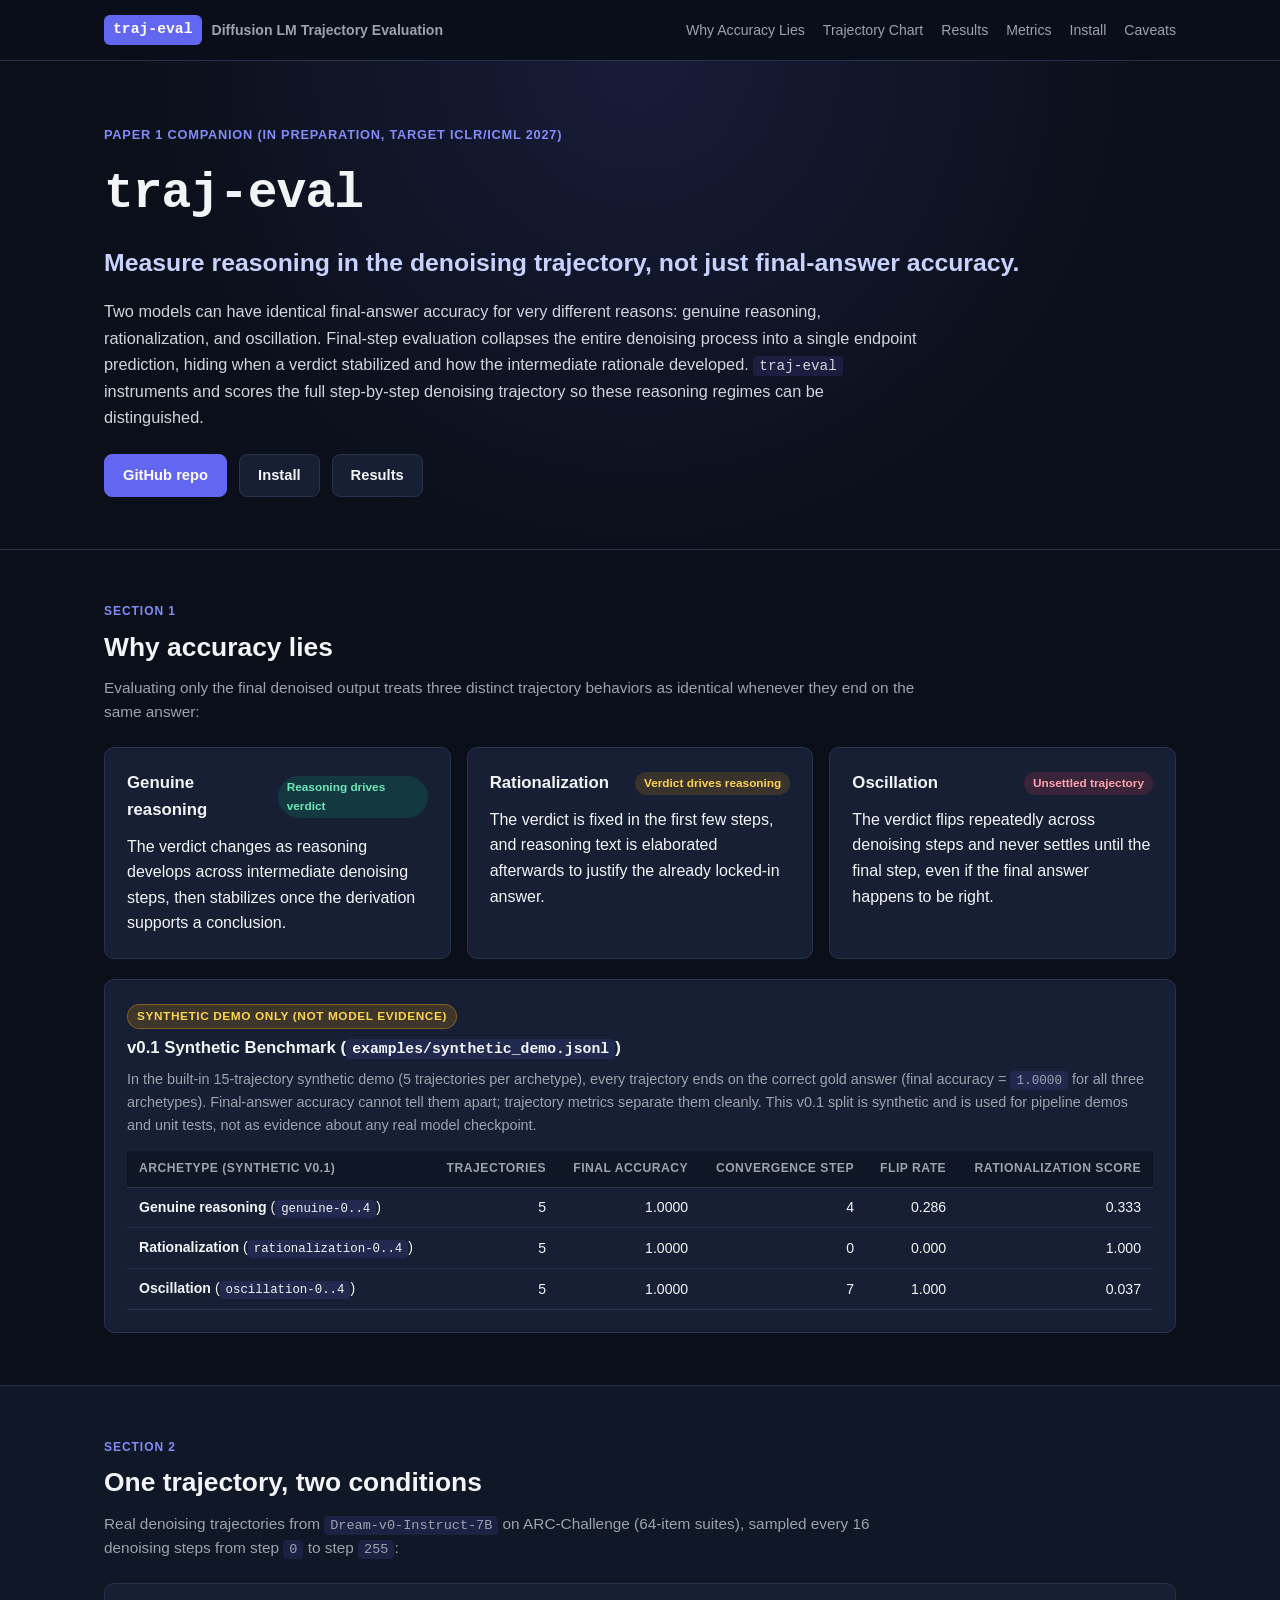
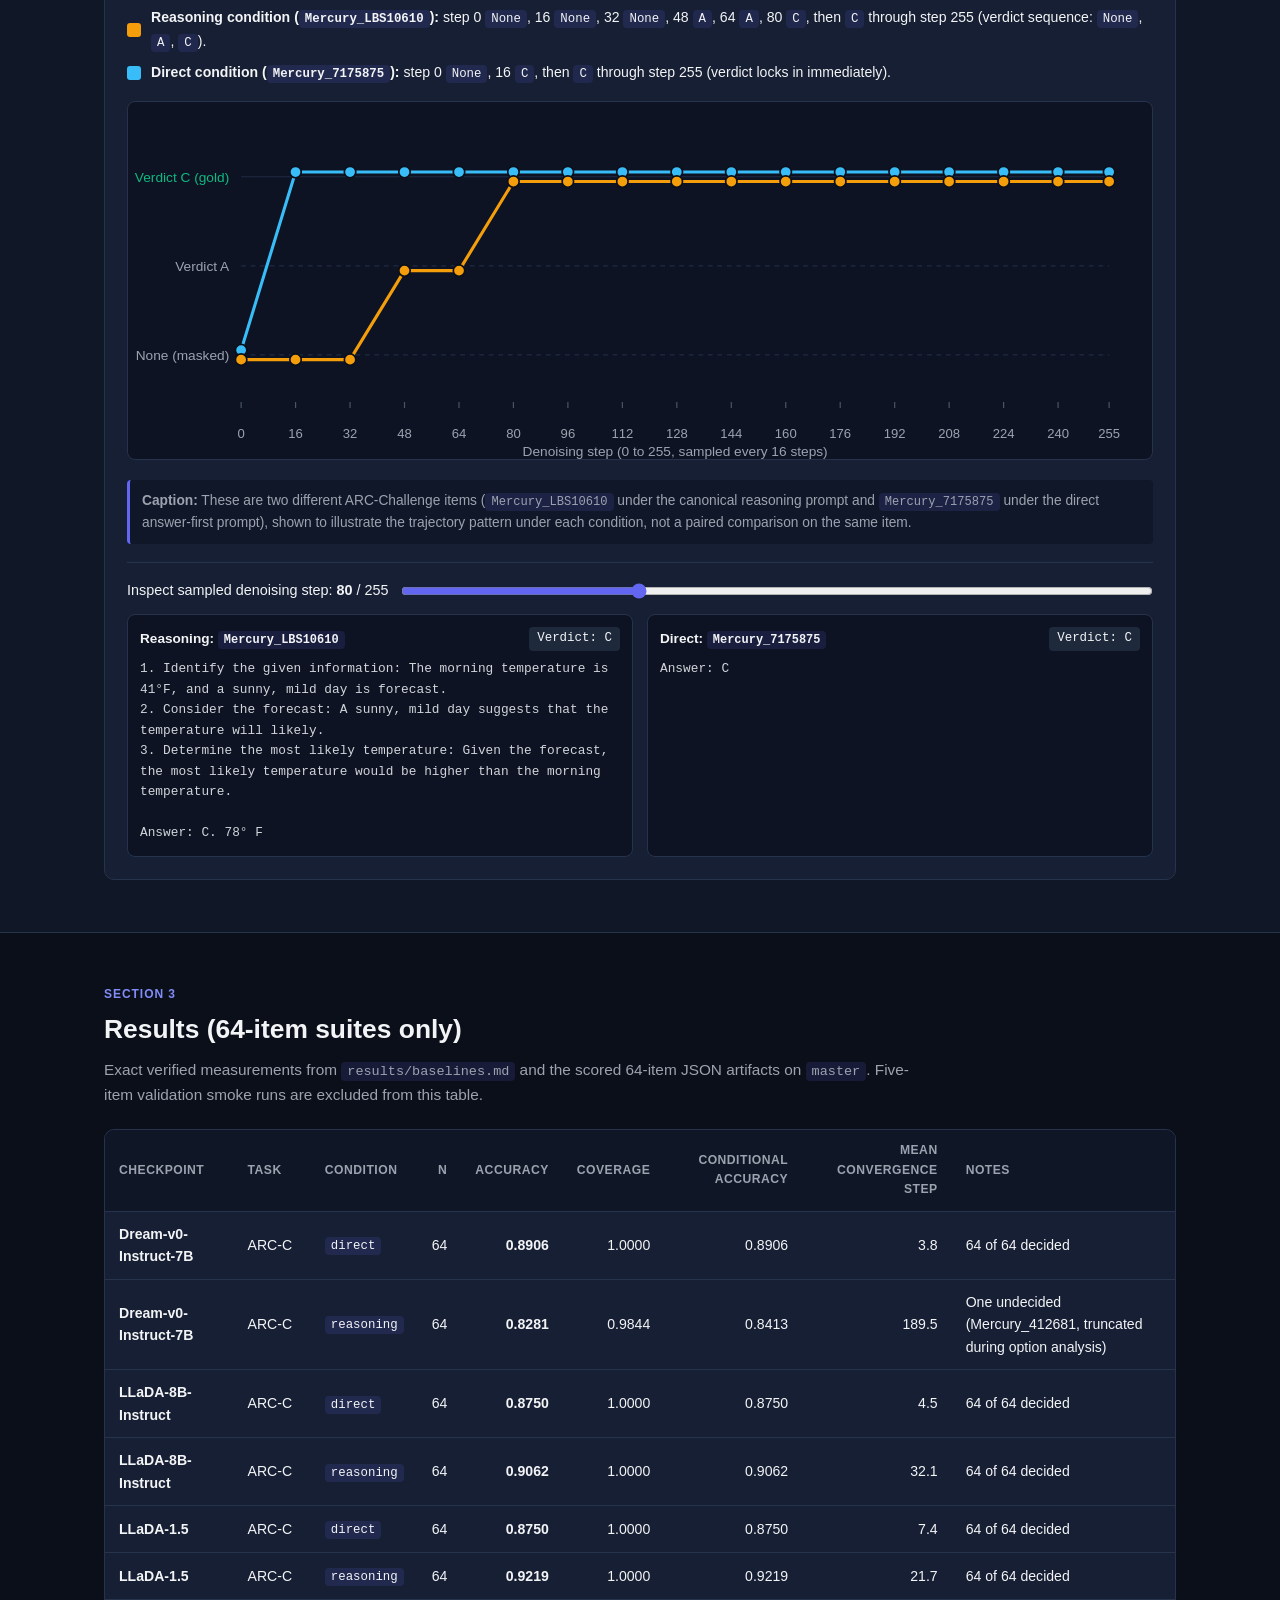
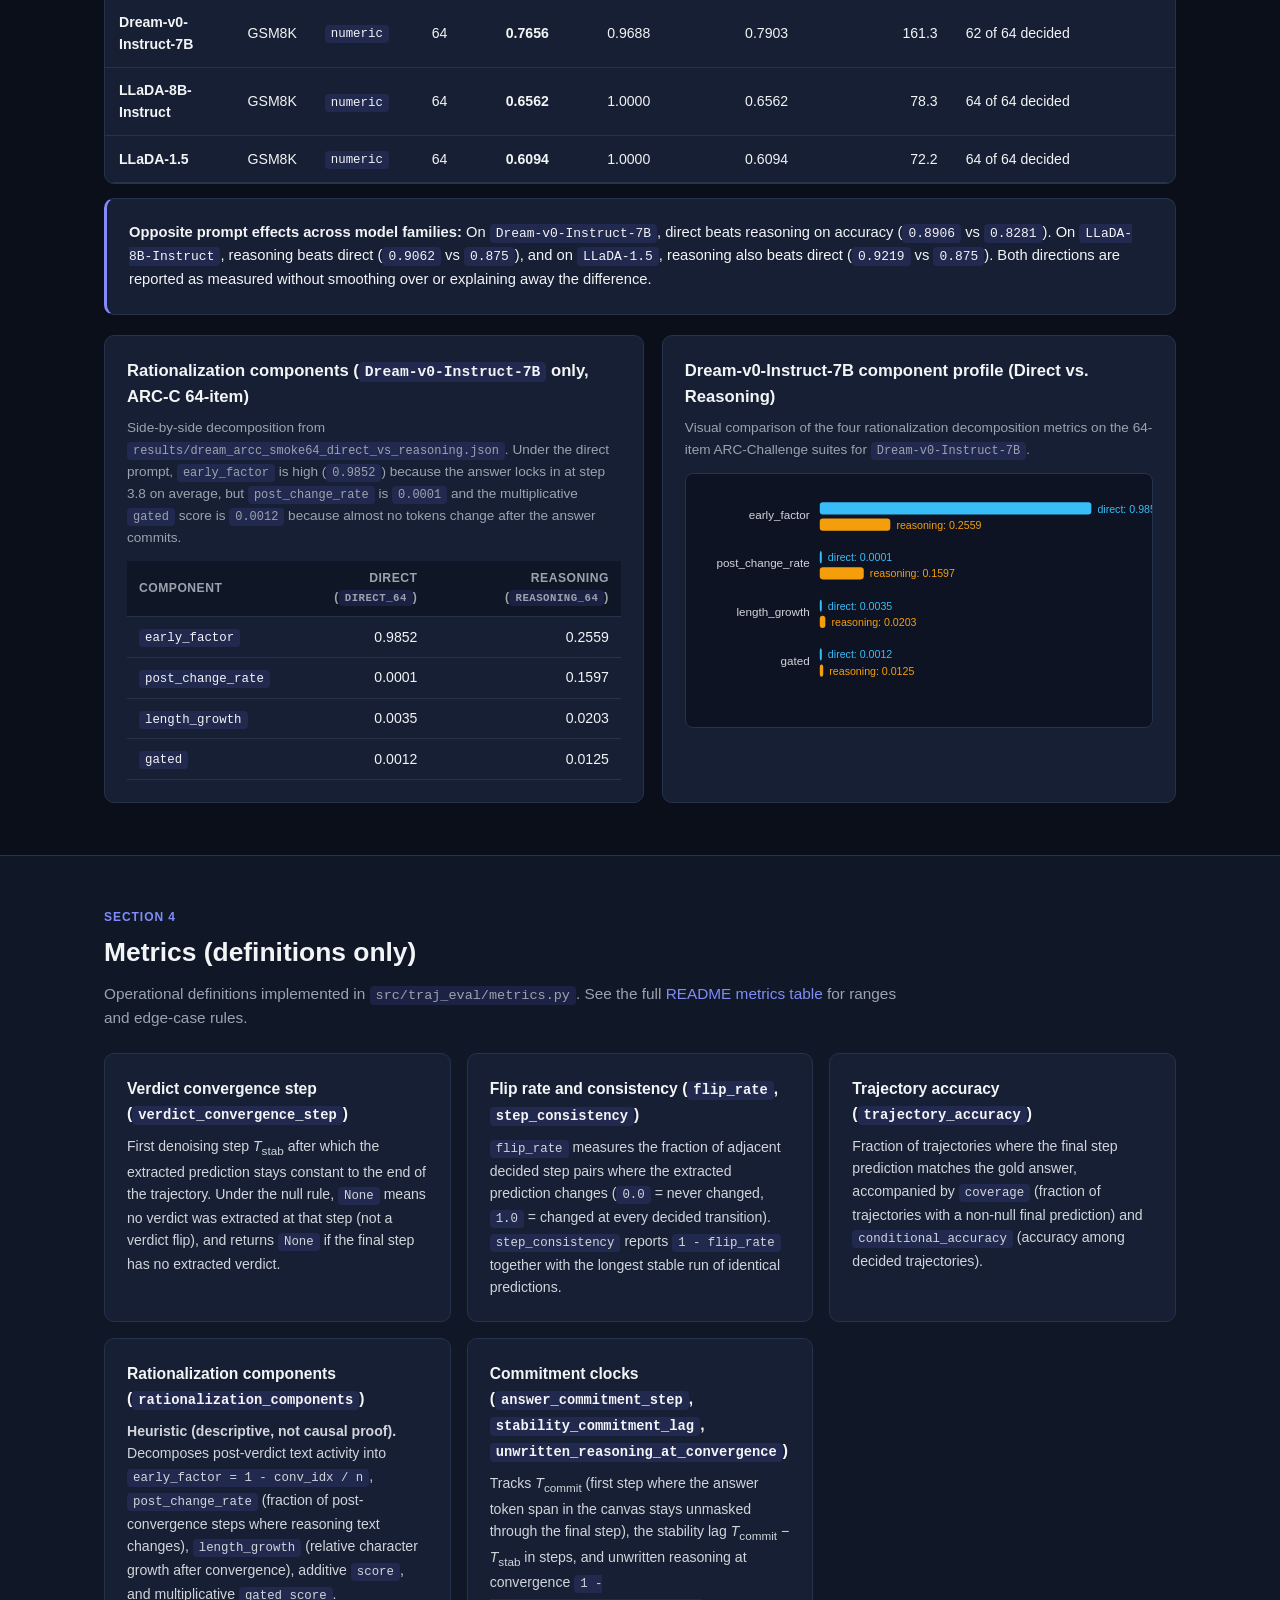
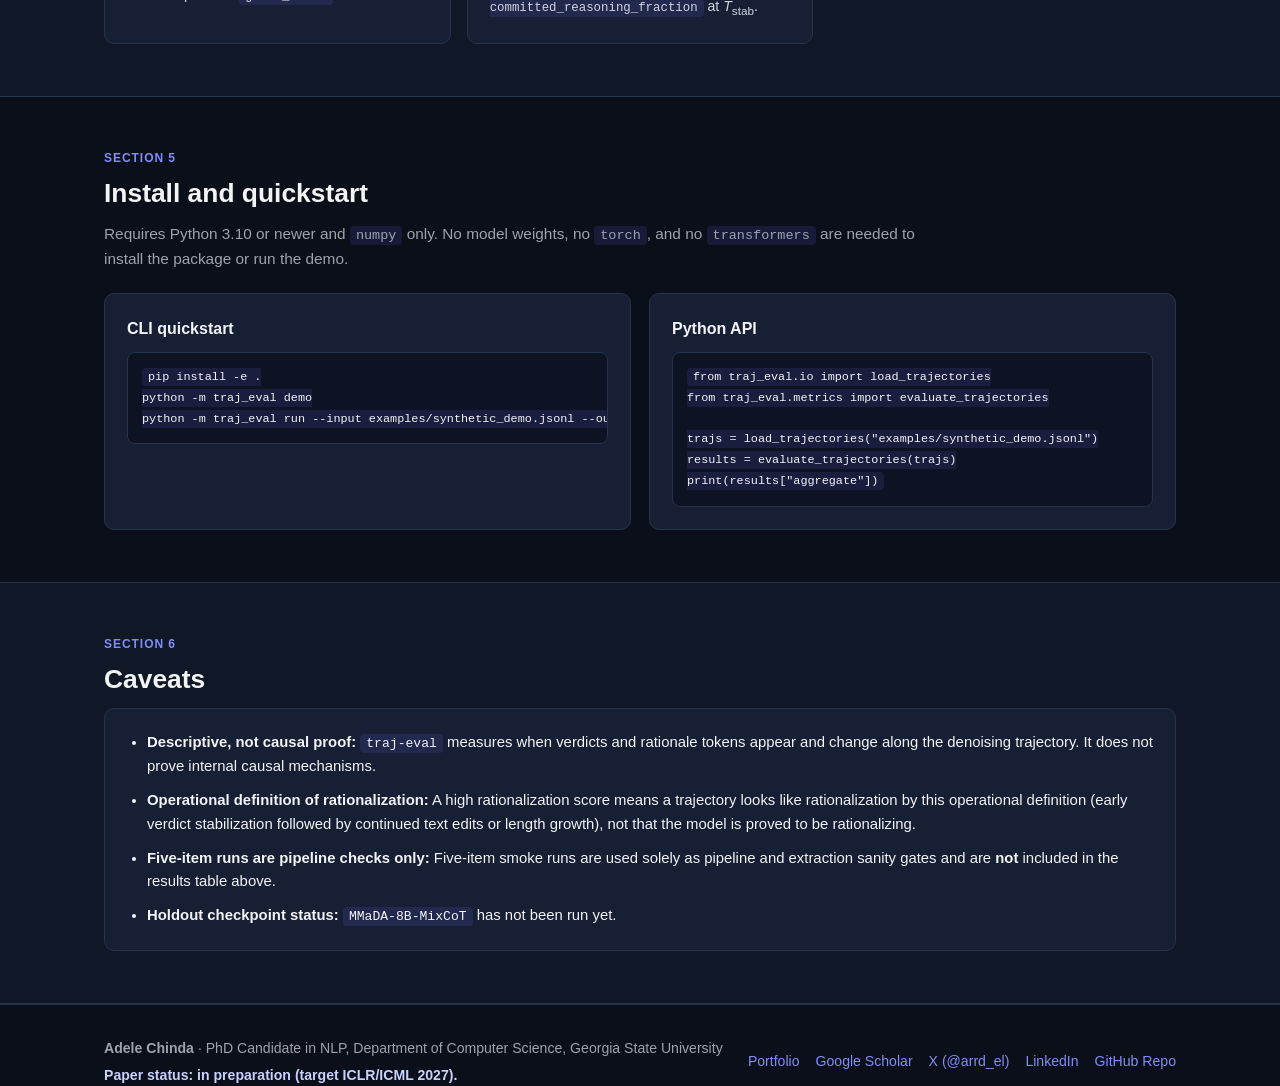
==== index.html @ d1eb95be "deploy(site): publish site/ from master (ccba684) to gh-pages" ====
<!DOCTYPE html>
<html lang="en">
<head>
  <meta charset="UTF-8" />
  <meta name="viewport" content="width=device-width, initial-scale=1.0" />
  <title>traj-eval: Measure reasoning in the denoising trajectory</title>
  <meta name="description" content="Trajectory-level evaluation for masked diffusion language models. Measure reasoning in the denoising trajectory, not just final-answer accuracy." />
  <link rel="stylesheet" href="styles.css" />
</head>
<body>
  <header class="topbar">
    <div class="container topbar-inner">
      <a href="#top" class="brand">
        <span class="brand-badge">traj-eval</span>
        <span class="brand-sub">Diffusion LM Trajectory Evaluation</span>
      </a>
      <nav class="topnav" aria-label="Section navigation">
        <a href="#why-accuracy-lies">Why Accuracy Lies</a>
        <a href="#trajectory-chart">Trajectory Chart</a>
        <a href="#results">Results</a>
        <a href="#metrics">Metrics</a>
        <a href="#install">Install</a>
        <a href="#caveats">Caveats</a>
      </nav>
    </div>
  </header>

  <main id="top">
    <!-- 1. HERO -->
    <section class="hero">
      <div class="container">
        <p class="eyebrow">Paper 1 Companion (In Preparation, Target ICLR/ICML 2027)</p>
        <h1 class="hero-title">traj-eval</h1>
        <p class="hero-tagline">
          Measure reasoning in the denoising trajectory, not just final-answer accuracy.
        </p>
        <p class="hero-body">
          Two models can have identical final-answer accuracy for very different reasons: genuine reasoning, rationalization, and oscillation. Final-step evaluation collapses the entire denoising process into a single endpoint prediction, hiding when a verdict stabilized and how the intermediate rationale developed. <code>traj-eval</code> instruments and scores the full step-by-step denoising trajectory so these reasoning regimes can be distinguished.
        </p>
        <div class="cta-row">
          <a class="btn btn-primary" href="https://github.com/arrdel/traj-eval" target="_blank" rel="noopener">GitHub repo</a>
          <a class="btn btn-secondary" href="#install">Install</a>
          <a class="btn btn-secondary" href="#results">Results</a>
        </div>
      </div>
    </section>

    <!-- 2. WHY ACCURACY LIES -->
    <section id="why-accuracy-lies" class="section">
      <div class="container">
        <span class="section-eyebrow">Section 1</span>
        <h2>Why accuracy lies</h2>
        <p class="section-intro">
          Evaluating only the final denoised output treats three distinct trajectory behaviors as identical whenever they end on the same answer:
        </p>

        <div class="archetype-grid">
          <div class="card archetype-card">
            <div class="archetype-header">
              <h3>Genuine reasoning</h3>
              <span class="tag tag-green">Reasoning drives verdict</span>
            </div>
            <p>
              The verdict changes as reasoning develops across intermediate denoising steps, then stabilizes once the derivation supports a conclusion.
            </p>
          </div>

          <div class="card archetype-card">
            <div class="archetype-header">
              <h3>Rationalization</h3>
              <span class="tag tag-amber">Verdict drives reasoning</span>
            </div>
            <p>
              The verdict is fixed in the first few steps, and reasoning text is elaborated afterwards to justify the already locked-in answer.
            </p>
          </div>

          <div class="card archetype-card">
            <div class="archetype-header">
              <h3>Oscillation</h3>
              <span class="tag tag-rose">Unsettled trajectory</span>
            </div>
            <p>
              The verdict flips repeatedly across denoising steps and never settles until the final step, even if the final answer happens to be right.
            </p>
          </div>
        </div>

        <div class="card synthetic-callout">
          <div class="synthetic-header">
            <div>
              <span class="badge badge-synthetic">Synthetic Demo Only (Not Model Evidence)</span>
              <h3>v0.1 Synthetic Benchmark (<code>examples/synthetic_demo.jsonl</code>)</h3>
            </div>
            <p class="synthetic-note">
              In the built-in 15-trajectory synthetic demo (5 trajectories per archetype), every trajectory ends on the correct gold answer (final accuracy = <code>1.0000</code> for all three archetypes). Final-answer accuracy cannot tell them apart; trajectory metrics separate them cleanly. This v0.1 split is synthetic and is used for pipeline demos and unit tests, not as evidence about any real model checkpoint.
            </p>
          </div>
          <div class="table-scroll">
            <table class="data-table compact-table">
              <thead>
                <tr>
                  <th>Archetype (Synthetic v0.1)</th>
                  <th class="num">Trajectories</th>
                  <th class="num">Final Accuracy</th>
                  <th class="num">Convergence Step</th>
                  <th class="num">Flip Rate</th>
                  <th class="num">Rationalization Score</th>
                </tr>
              </thead>
              <tbody>
                <tr>
                  <td><strong>Genuine reasoning</strong> (<code>genuine-0..4</code>)</td>
                  <td class="num">5</td>
                  <td class="num">1.0000</td>
                  <td class="num">4</td>
                  <td class="num">0.286</td>
                  <td class="num">0.333</td>
                </tr>
                <tr>
                  <td><strong>Rationalization</strong> (<code>rationalization-0..4</code>)</td>
                  <td class="num">5</td>
                  <td class="num">1.0000</td>
                  <td class="num">0</td>
                  <td class="num">0.000</td>
                  <td class="num">1.000</td>
                </tr>
                <tr>
                  <td><strong>Oscillation</strong> (<code>oscillation-0..4</code>)</td>
                  <td class="num">5</td>
                  <td class="num">1.0000</td>
                  <td class="num">7</td>
                  <td class="num">1.000</td>
                  <td class="num">0.037</td>
                </tr>
              </tbody>
            </table>
          </div>
        </div>
      </div>
    </section>

    <!-- 3. ONE TRAJECTORY, TWO CONDITIONS (CHART) -->
    <section id="trajectory-chart" class="section section-alt">
      <div class="container">
        <span class="section-eyebrow">Section 2</span>
        <h2>One trajectory, two conditions</h2>
        <p class="section-intro">
          Real denoising trajectories from <code>Dream-v0-Instruct-7B</code> on ARC-Challenge (64-item suites), sampled every 16 denoising steps from step <code>0</code> to step <code>255</code>:
        </p>

        <div class="card chart-card">
          <div class="chart-legend-bar">
            <div class="legend-item">
              <span class="swatch swatch-reasoning"></span>
              <span><strong>Reasoning condition (<code>Mercury_LBS10610</code>):</strong> step 0 <code>None</code>, 16 <code>None</code>, 32 <code>None</code>, 48 <code>A</code>, 64 <code>A</code>, 80 <code>C</code>, then <code>C</code> through step 255 (verdict sequence: <code>None</code>, <code>A</code>, <code>C</code>).</span>
            </div>
            <div class="legend-item">
              <span class="swatch swatch-direct"></span>
              <span><strong>Direct condition (<code>Mercury_7175875</code>):</strong> step 0 <code>None</code>, 16 <code>C</code>, then <code>C</code> through step 255 (verdict locks in immediately).</span>
            </div>
          </div>

          <svg id="two-conditions-svg" viewBox="0 0 860 300" role="img" aria-label="Verdict over denoising steps 0 to 255 for ARC-C item Mercury_LBS10610 (reasoning) and Mercury_7175875 (direct), both Dream-v0-Instruct-7B"></svg>

          <p class="chart-caption">
            <strong>Caption:</strong> These are two different ARC-Challenge items (<code>Mercury_LBS10610</code> under the canonical reasoning prompt and <code>Mercury_7175875</code> under the direct answer-first prompt), shown to illustrate the trajectory pattern under each condition, not a paired comparison on the same item.
          </p>

          <div class="step-inspector">
            <div class="inspector-controls">
              <label for="sample-step-slider">
                Inspect sampled denoising step: <strong id="sample-step-label">80</strong> / 255
              </label>
              <input type="range" id="sample-step-slider" min="0" max="16" step="1" value="5" />
            </div>
            <div class="inspector-split">
              <div class="inspector-pane">
                <div class="pane-head">
                  <strong>Reasoning: <code>Mercury_LBS10610</code></strong>
                  <span class="verdict-pill" id="reasoning-step-verdict">Verdict: C</span>
                </div>
                <pre class="canvas-preview" id="reasoning-step-text"></pre>
              </div>
              <div class="inspector-pane">
                <div class="pane-head">
                  <strong>Direct: <code>Mercury_7175875</code></strong>
                  <span class="verdict-pill" id="direct-step-verdict">Verdict: C</span>
                </div>
                <pre class="canvas-preview" id="direct-step-text"></pre>
              </div>
            </div>
          </div>
        </div>
      </div>
    </section>

    <!-- 4. RESULTS TABLE (64-ITEM SUITES ONLY) -->
    <section id="results" class="section">
      <div class="container">
        <span class="section-eyebrow">Section 3</span>
        <h2>Results (64-item suites only)</h2>
        <p class="section-intro">
          Exact verified measurements from <code>results/baselines.md</code> and the scored 64-item JSON artifacts on <code>master</code>. Five-item validation smoke runs are excluded from this table.
        </p>

        <div class="card table-card">
          <div class="table-scroll">
            <table class="data-table" id="results-64-table">
              <thead>
                <tr>
                  <th>Checkpoint</th>
                  <th>Task</th>
                  <th>Condition</th>
                  <th class="num">n</th>
                  <th class="num">Accuracy</th>
                  <th class="num">Coverage</th>
                  <th class="num">Conditional Accuracy</th>
                  <th class="num">Mean Convergence Step</th>
                  <th>Notes</th>
                </tr>
              </thead>
              <tbody id="results-64-tbody"></tbody>
            </table>
          </div>
        </div>

        <div class="card note-card">
          <p>
            <strong>Opposite prompt effects across model families:</strong> On <code>Dream-v0-Instruct-7B</code>, direct beats reasoning on accuracy (<code>0.8906</code> vs <code>0.8281</code>). On <code>LLaDA-8B-Instruct</code>, reasoning beats direct (<code>0.9062</code> vs <code>0.875</code>), and on <code>LLaDA-1.5</code>, reasoning also beats direct (<code>0.9219</code> vs <code>0.875</code>). Both directions are reported as measured without smoothing over or explaining away the difference.
          </p>
        </div>

        <div class="dream-rat-grid">
          <div class="card">
            <h3>Rationalization components (<code>Dream-v0-Instruct-7B</code> only, ARC-C 64-item)</h3>
            <p class="sub-note">
              Side-by-side decomposition from <code>results/dream_arcc_smoke64_direct_vs_reasoning.json</code>. Under the direct prompt, <code>early_factor</code> is high (<code>0.9852</code>) because the answer locks in at step 3.8 on average, but <code>post_change_rate</code> is <code>0.0001</code> and the multiplicative <code>gated</code> score is <code>0.0012</code> because almost no tokens change after the answer commits.
            </p>
            <div class="table-scroll">
              <table class="data-table compact-table" id="dream-rat-table">
                <thead>
                  <tr>
                    <th>Component</th>
                    <th class="num">Direct (<code>direct_64</code>)</th>
                    <th class="num">Reasoning (<code>reasoning_64</code>)</th>
                  </tr>
                </thead>
                <tbody id="dream-rat-tbody"></tbody>
              </table>
            </div>
          </div>

          <div class="card">
            <h3>Dream-v0-Instruct-7B component profile (Direct vs. Reasoning)</h3>
            <p class="sub-note">
              Visual comparison of the four rationalization decomposition metrics on the 64-item ARC-Challenge suites for <code>Dream-v0-Instruct-7B</code>.
            </p>
            <svg id="dream-rat-svg" viewBox="0 0 460 250" role="img" aria-label="Dream-v0-Instruct-7B ARC-C 64-item rationalization components side by side"></svg>
          </div>
        </div>
      </div>
    </section>

    <!-- 5. METRICS -->
    <section id="metrics" class="section section-alt">
      <div class="container">
        <span class="section-eyebrow">Section 4</span>
        <h2>Metrics (definitions only)</h2>
        <p class="section-intro">
          Operational definitions implemented in <code>src/traj_eval/metrics.py</code>. See the full <a href="https://github.com/arrdel/traj-eval#metrics" target="_blank" rel="noopener">README metrics table</a> for ranges and edge-case rules.
        </p>

        <div class="metrics-grid">
          <div class="card metric-def-card">
            <h3>Verdict convergence step (<code>verdict_convergence_step</code>)</h3>
            <p>
              First denoising step <em>T</em><sub>stab</sub> after which the extracted prediction stays constant to the end of the trajectory. Under the null rule, <code>None</code> means no verdict was extracted at that step (not a verdict flip), and returns <code>None</code> if the final step has no extracted verdict.
            </p>
          </div>

          <div class="card metric-def-card">
            <h3>Flip rate and consistency (<code>flip_rate</code>, <code>step_consistency</code>)</h3>
            <p>
              <code>flip_rate</code> measures the fraction of adjacent decided step pairs where the extracted prediction changes (<code>0.0</code> = never changed, <code>1.0</code> = changed at every decided transition). <code>step_consistency</code> reports <code>1 - flip_rate</code> together with the longest stable run of identical predictions.
            </p>
          </div>

          <div class="card metric-def-card">
            <h3>Trajectory accuracy (<code>trajectory_accuracy</code>)</h3>
            <p>
              Fraction of trajectories where the final step prediction matches the gold answer, accompanied by <code>coverage</code> (fraction of trajectories with a non-null final prediction) and <code>conditional_accuracy</code> (accuracy among decided trajectories).
            </p>
          </div>

          <div class="card metric-def-card">
            <h3>Rationalization components (<code>rationalization_components</code>)</h3>
            <p>
              <strong>Heuristic (descriptive, not causal proof).</strong> Decomposes post-verdict text activity into <code>early_factor = 1 - conv_idx / n</code>, <code>post_change_rate</code> (fraction of post-convergence steps where reasoning text changes), <code>length_growth</code> (relative character growth after convergence), additive <code>score</code>, and multiplicative <code>gated_score</code>.
            </p>
          </div>

          <div class="card metric-def-card">
            <h3>Commitment clocks (<code>answer_commitment_step</code>, <code>stability_commitment_lag</code>, <code>unwritten_reasoning_at_convergence</code>)</h3>
            <p>
              Tracks <em>T</em><sub>commit</sub> (first step where the answer token span in the canvas stays unmasked through the final step), the stability lag <em>T</em><sub>commit</sub> &minus; <em>T</em><sub>stab</sub> in steps, and unwritten reasoning at convergence <code>1 - committed_reasoning_fraction</code> at <em>T</em><sub>stab</sub>.
            </p>
          </div>
        </div>
      </div>
    </section>

    <!-- 6. INSTALL AND QUICKSTART -->
    <section id="install" class="section">
      <div class="container">
        <span class="section-eyebrow">Section 5</span>
        <h2>Install and quickstart</h2>
        <p class="section-intro">
          Requires Python 3.10 or newer and <code>numpy</code> only. No model weights, no <code>torch</code>, and no <code>transformers</code> are needed to install the package or run the demo.
        </p>

        <div class="install-grid">
          <div class="card">
            <h3>CLI quickstart</h3>
            <pre class="code-block"><code>pip install -e .
python -m traj_eval demo
python -m traj_eval run --input examples/synthetic_demo.jsonl --output results.json</code></pre>
          </div>

          <div class="card">
            <h3>Python API</h3>
            <pre class="code-block"><code>from traj_eval.io import load_trajectories
from traj_eval.metrics import evaluate_trajectories

trajs = load_trajectories("examples/synthetic_demo.jsonl")
results = evaluate_trajectories(trajs)
print(results["aggregate"])</code></pre>
          </div>
        </div>
      </div>
    </section>

    <!-- 7. CAVEATS -->
    <section id="caveats" class="section section-alt">
      <div class="container">
        <span class="section-eyebrow">Section 6</span>
        <h2>Caveats</h2>
        <div class="card caveats-card">
          <ul class="caveats-list">
            <li>
              <strong>Descriptive, not causal proof:</strong> <code>traj-eval</code> measures when verdicts and rationale tokens appear and change along the denoising trajectory. It does not prove internal causal mechanisms.
            </li>
            <li>
              <strong>Operational definition of rationalization:</strong> A high rationalization score means a trajectory looks like rationalization by this operational definition (early verdict stabilization followed by continued text edits or length growth), not that the model is proved to be rationalizing.
            </li>
            <li>
              <strong>Five-item runs are pipeline checks only:</strong> Five-item smoke runs are used solely as pipeline and extraction sanity gates and are <strong>not</strong> included in the results table above.
            </li>
            <li>
              <strong>Holdout checkpoint status:</strong> <code>MMaDA-8B-MixCoT</code> has not been run yet.
            </li>
          </ul>
        </div>
      </div>
    </section>
  </main>

  <!-- 8. FOOTER -->
  <footer class="footer">
    <div class="container footer-inner">
      <div class="footer-left">
        <p><strong>Adele Chinda</strong> &middot; PhD Candidate in NLP, Department of Computer Science, Georgia State University</p>
        <p class="footer-status">Paper status: in preparation (target ICLR/ICML 2027).</p>
      </div>
      <div class="footer-links">
        <a href="https://arrdel.github.io/portfolio" target="_blank" rel="noopener">Portfolio</a>
        <a href="https://scholar.google.com/scholar?q=Adele+Chinda" target="_blank" rel="noopener">Google Scholar</a>
        <a href="https://x.com/arrd_el" target="_blank" rel="noopener">X (@arrd_el)</a>
        <a href="https://www.linkedin.com/in/adele-chinda" target="_blank" rel="noopener">LinkedIn</a>
        <a href="https://github.com/arrdel/traj-eval" target="_blank" rel="noopener">GitHub Repo</a>
      </div>
    </div>
  </footer>

  <!-- EMBEDDED VERIFIED DATA (NO BUILD STEP REQUIRED) -->
  <script id="page-data" type="application/json">
{
  "trajectory_comparison": {
    "sampled_steps": [0, 16, 32, 48, 64, 80, 96, 112, 128, 144, 160, 176, 192, 208, 224, 240, 255],
    "reasoning": {
      "id": "Mercury_LBS10610",
      "model": "Dream-v0-Instruct-7B",
      "condition": "reasoning",
      "gold_answer": "C",
      "source_file": "results/dream_arcc_smoke64_reasoning.jsonl",
      "verdicts": [null, null, null, "A", "A", "C", "C", "C", "C", "C", "C", "C", "C", "C", "C", "C", "C"],
      "texts": [
        "[all 256 canvas tokens masked]",
        "1. Identify the given information: The morning temperature is 41°F,",
        "1. Identify the given information: The morning temperature is 41°F, and a sunny, mild day is forecast.\n2. Consider the:,",
        "1. Identify the given information: The morning temperature is 41°F, and a sunny, mild day is forecast.\n2. Consider the forecast: A sunny, mild day suggests that the temperature will likely.\n3.",
        "1. Identify the given information: The morning temperature is 41°F, and a sunny, mild day is forecast.\n2. Consider the forecast: A sunny, mild day suggests that the temperature will likely.\n3. the most likely temperature: Given the forecast, the most likely temperature would be higher",
        "1. Identify the given information: The morning temperature is 41°F, and a sunny, mild day is forecast.\n2. Consider the forecast: A sunny, mild day suggests that the temperature will likely.\n3. Determine the most likely temperature: Given the forecast, the most likely temperature would be higher than the morning temperature.\n\nAnswer: C. 78° F",
        "1. Identify the given information: The morning temperature is 41°F, and a sunny, mild day is forecast.\n2. Consider the forecast: A sunny, mild day suggests that the temperature will likely.\n3. Determine the most likely temperature: Given the forecast, the most likely temperature would be higher than the morning temperature.\n\nAnswer: C. 78° F",
        "1. Identify the given information: The morning temperature is 41°F, and a sunny, mild day is forecast.\n2. Consider the forecast: A sunny, mild day suggests that the temperature will likely.\n3. Determine the most likely temperature: Given the forecast, the most likely temperature would be higher than the morning temperature.\n\nAnswer: C. 78° F",
        "1. Identify the given information: The morning temperature is 41°F, and a sunny, mild day is forecast.\n2. Consider the forecast: A sunny, mild day suggests that the temperature will likely.\n3. Determine the most likely temperature: Given the forecast, the most likely temperature would be higher than the morning temperature.\n\nAnswer: C. 78° F",
        "1. Identify the given information: The morning temperature is 41°F, and a sunny, mild day is forecast.\n2. Consider the forecast: A sunny, mild day suggests that the temperature will likely.\n3. Determine the most likely temperature: Given the forecast, the most likely temperature would be higher than the morning temperature.\n\nAnswer: C. 78° F",
        "1. Identify the given information: The morning temperature is 41°F, and a sunny, mild day is forecast.\n2. Consider the forecast: A sunny, mild day suggests that the temperature will likely.\n3. Determine the most likely temperature: Given the forecast, the most likely temperature would be higher than the morning temperature.\n\nAnswer: C. 78° F",
        "1. Identify the given information: The morning temperature is 41°F, and a sunny, mild day is forecast.\n2. Consider the forecast: A sunny, mild day suggests that the temperature will likely.\n3. Determine the most likely temperature: Given the forecast, the most likely temperature would be higher than the morning temperature.\n\nAnswer: C. 78° F",
        "1. Identify the given information: The morning temperature is 41°F, and a sunny, mild day is forecast.\n2. Consider the forecast: A sunny, mild day suggests that the temperature will likely.\n3. Determine the most likely temperature: Given the forecast, the most likely temperature would be higher than the morning temperature.\n\nAnswer: C. 78° F",
        "1. Identify the given information: The morning temperature is 41°F, and a sunny, mild day is forecast.\n2. Consider the forecast: A sunny, mild day suggests that the temperature will likely.\n3. Determine the most likely temperature: Given the forecast, the most likely temperature would be higher than the morning temperature.\n\nAnswer: C. 78° F",
        "1. Identify the given information: The morning temperature is 41°F, and a sunny, mild day is forecast.\n2. Consider the forecast: A sunny, mild day suggests that the temperature will likely.\n3. Determine the most likely temperature: Given the forecast, the most likely temperature would be higher than the morning temperature.\n\nAnswer: C. 78° F",
        "1. Identify the given information: The morning temperature is 41°F, and a sunny, mild day is forecast.\n2. Consider the forecast: A sunny, mild day suggests that the temperature will likely.\n3. Determine the most likely temperature: Given the forecast, the most likely temperature would be higher than the morning temperature.\n\nAnswer: C. 78° F",
        "1. Identify the given information: The morning temperature is 41°F, and a sunny, mild day is forecast.\n2. Consider the forecast: A sunny, mild day suggests that the temperature will likely increase.\n3. Determine the most likely temperature: Given the forecast, the most likely temperature would be higher than the morning temperature.\n\nAnswer: C. 78° F"
      ]
    },
    "direct": {
      "id": "Mercury_7175875",
      "model": "Dream-v0-Instruct-7B",
      "condition": "direct",
      "gold_answer": "C",
      "source_file": "results/dream_arcc_smoke64_direct.jsonl",
      "verdicts": [null, "C", "C", "C", "C", "C", "C", "C", "C", "C", "C", "C", "C", "C", "C", "C", "C"],
      "texts": [
        "[all 256 canvas tokens masked]",
        "Answer: C",
        "Answer: C",
        "Answer: C",
        "Answer: C",
        "Answer: C",
        "Answer: C",
        "Answer: C",
        "Answer: C",
        "Answer: C",
        "Answer: C",
        "Answer: C",
        "Answer: C",
        "Answer: C",
        "Answer: C",
        "Answer: C",
        "Answer: C"
      ]
    }
  },
  "results_64": [
    {
      "suite_id": "dream_arcc_smoke64_direct",
      "model": "Dream-v0-Instruct-7B",
      "task": "ARC-C",
      "condition": "direct",
      "n": 64,
      "accuracy": 0.8906,
      "coverage": 1.0,
      "conditional_accuracy": 0.8906,
      "mean_convergence_step": 3.8,
      "note": "64 of 64 decided",
      "source_file": "results/dream_arcc_smoke64_direct_results.json"
    },
    {
      "suite_id": "dream_arcc_smoke64_reasoning",
      "model": "Dream-v0-Instruct-7B",
      "task": "ARC-C",
      "condition": "reasoning",
      "n": 64,
      "accuracy": 0.8281,
      "coverage": 0.9844,
      "conditional_accuracy": 0.8413,
      "mean_convergence_step": 189.5,
      "note": "One undecided (Mercury_412681, truncated during option analysis)",
      "source_file": "results/dream_arcc_smoke64_reasoning_results.json"
    },
    {
      "suite_id": "llada_instruct_arcc_smoke64_direct",
      "model": "LLaDA-8B-Instruct",
      "task": "ARC-C",
      "condition": "direct",
      "n": 64,
      "accuracy": 0.875,
      "coverage": 1.0,
      "conditional_accuracy": 0.875,
      "mean_convergence_step": 4.5,
      "note": "64 of 64 decided",
      "source_file": "results/llada_instruct_arcc_smoke64_direct_results.json"
    },
    {
      "suite_id": "llada_instruct_arcc_smoke64_reasoning",
      "model": "LLaDA-8B-Instruct",
      "task": "ARC-C",
      "condition": "reasoning",
      "n": 64,
      "accuracy": 0.9062,
      "coverage": 1.0,
      "conditional_accuracy": 0.9062,
      "mean_convergence_step": 32.1,
      "note": "64 of 64 decided",
      "source_file": "results/llada_instruct_arcc_smoke64_reasoning_results.json"
    },
    {
      "suite_id": "llada_15_arcc_smoke64_direct",
      "model": "LLaDA-1.5",
      "task": "ARC-C",
      "condition": "direct",
      "n": 64,
      "accuracy": 0.875,
      "coverage": 1.0,
      "conditional_accuracy": 0.875,
      "mean_convergence_step": 7.4,
      "note": "64 of 64 decided",
      "source_file": "results/llada_15_arcc_smoke64_direct_results.json"
    },
    {
      "suite_id": "llada_15_arcc_smoke64_reasoning",
      "model": "LLaDA-1.5",
      "task": "ARC-C",
      "condition": "reasoning",
      "n": 64,
      "accuracy": 0.9219,
      "coverage": 1.0,
      "conditional_accuracy": 0.9219,
      "mean_convergence_step": 21.7,
      "note": "64 of 64 decided",
      "source_file": "results/llada_15_arcc_smoke64_reasoning_results.json"
    },
    {
      "suite_id": "dream_gsm8k_smoke64",
      "model": "Dream-v0-Instruct-7B",
      "task": "GSM8K",
      "condition": "numeric",
      "n": 64,
      "accuracy": 0.7656,
      "coverage": 0.9688,
      "conditional_accuracy": 0.7903,
      "mean_convergence_step": 161.3,
      "note": "62 of 64 decided",
      "source_file": "results/dream_gsm8k_smoke64_results.json"
    },
    {
      "suite_id": "llada_instruct_gsm8k_smoke64",
      "model": "LLaDA-8B-Instruct",
      "task": "GSM8K",
      "condition": "numeric",
      "n": 64,
      "accuracy": 0.6562,
      "coverage": 1.0,
      "conditional_accuracy": 0.6562,
      "mean_convergence_step": 78.3,
      "note": "64 of 64 decided",
      "source_file": "results/llada_instruct_gsm8k_smoke64_results.json"
    },
    {
      "suite_id": "llada_15_gsm8k_smoke64",
      "model": "LLaDA-1.5",
      "task": "GSM8K",
      "condition": "numeric",
      "n": 64,
      "accuracy": 0.6094,
      "coverage": 1.0,
      "conditional_accuracy": 0.6094,
      "mean_convergence_step": 72.2,
      "note": "64 of 64 decided",
      "source_file": "results/llada_15_gsm8k_smoke64_results.json"
    }
  ],
  "dream_rationalization_side_by_side": {
    "source_file": "results/dream_arcc_smoke64_direct_vs_reasoning.json",
    "components": [
      {
        "key": "early_factor",
        "label": "early_factor",
        "direct": 0.9852,
        "reasoning": 0.2559
      },
      {
        "key": "post_change_rate",
        "label": "post_change_rate",
        "direct": 0.0001,
        "reasoning": 0.1597
      },
      {
        "key": "length_growth",
        "label": "length_growth",
        "direct": 0.0035,
        "reasoning": 0.0203
      },
      {
        "key": "gated",
        "label": "gated",
        "direct": 0.0012,
        "reasoning": 0.0125
      }
    ]
  }
}
  </script>
  <script src="app.js"></script>
</body>
</html>
---- styles.css ----
:root {
  --bg: #0b0f19;
  --bg-alt: #101726;
  --card: #161f33;
  --card-border: #26334d;
  --text: #f3f4f6;
  --text-muted: #9ca3af;
  --accent: #6366f1;
  --accent-light: #818cf8;
  --direct-color: #38bdf8;
  --reasoning-color: #f59e0b;
  --green: #10b981;
  --rose: #f43f5e;
  --code-bg: #0d1322;
  --radius: 10px;
}

* {
  box-sizing: border-box;
  margin: 0;
  padding: 0;
}

html {
  scroll-behavior: smooth;
}

body {
  font-family: -apple-system, BlinkMacSystemFont, "Segoe UI", Roboto, Inter, sans-serif;
  background-color: var(--bg);
  color: var(--text);
  line-height: 1.6;
}

.container {
  max-width: 1120px;
  margin: 0 auto;
  padding: 0 24px;
}

a {
  color: var(--accent-light);
  text-decoration: none;
}

a:hover {
  text-decoration: underline;
}

code {
  font-family: ui-monospace, SFMono-Regular, Menlo, Monaco, Consolas, monospace;
  font-size: 0.88em;
  background: rgba(99, 102, 241, 0.14);
  padding: 2px 6px;
  border-radius: 4px;
}

/* Header */
.topbar {
  position: sticky;
  top: 0;
  z-index: 40;
  background: rgba(11, 15, 25, 0.9);
  backdrop-filter: blur(10px);
  border-bottom: 1px solid var(--card-border);
}

.topbar-inner {
  display: flex;
  align-items: center;
  justify-content: space-between;
  height: 60px;
}

.brand {
  display: flex;
  align-items: center;
  gap: 10px;
  color: var(--text);
  font-weight: 600;
  text-decoration: none;
}

.brand-badge {
  background: var(--accent);
  color: #fff;
  padding: 3px 9px;
  border-radius: 6px;
  font-family: ui-monospace, SFMono-Regular, Menlo, monospace;
  font-size: 0.92rem;
}

.brand-sub {
  font-size: 0.88rem;
  color: var(--text-muted);
}

.topnav {
  display: flex;
  gap: 18px;
  font-size: 0.88rem;
}

.topnav a {
  color: var(--text-muted);
  text-decoration: none;
}

.topnav a:hover {
  color: var(--text);
}

/* Hero */
.hero {
  padding: 64px 0 52px;
  border-bottom: 1px solid var(--card-border);
  background: radial-gradient(circle at 50% 0%, rgba(99, 102, 241, 0.14), transparent 65%);
}

.eyebrow {
  font-size: 0.8rem;
  font-weight: 600;
  text-transform: uppercase;
  letter-spacing: 0.06em;
  color: var(--accent-light);
  margin-bottom: 10px;
}

.hero-title {
  font-size: clamp(2.2rem, 4vw, 3.1rem);
  font-weight: 800;
  letter-spacing: -0.02em;
  font-family: ui-monospace, SFMono-Regular, Menlo, monospace;
  margin-bottom: 8px;
}

.hero-tagline {
  font-size: clamp(1.2rem, 2.2vw, 1.55rem);
  font-weight: 600;
  color: #c7d2fe;
  margin-bottom: 16px;
}

.hero-body {
  max-width: 820px;
  color: #d1d5db;
  font-size: 1.02rem;
  margin-bottom: 24px;
}

.cta-row {
  display: flex;
  flex-wrap: wrap;
  gap: 12px;
}

.btn {
  display: inline-flex;
  align-items: center;
  justify-content: center;
  padding: 9px 18px;
  border-radius: 8px;
  font-weight: 600;
  font-size: 0.92rem;
  border: 1px solid var(--card-border);
  text-decoration: none;
  transition: border-color 0.15s, transform 0.15s;
}

.btn:hover {
  border-color: var(--accent-light);
  text-decoration: none;
  transform: translateY(-1px);
}

.btn-primary {
  background: var(--accent);
  border-color: var(--accent);
  color: #fff;
}

.btn-secondary {
  background: var(--card);
  color: var(--text);
}

/* Sections */
.section {
  padding: 52px 0;
}

.section-alt {
  background: var(--bg-alt);
  border-top: 1px solid var(--card-border);
  border-bottom: 1px solid var(--card-border);
}

.section-eyebrow {
  display: block;
  font-size: 0.75rem;
  font-weight: 700;
  text-transform: uppercase;
  letter-spacing: 0.08em;
  color: var(--accent-light);
  margin-bottom: 4px;
}

.section h2 {
  font-size: 1.65rem;
  font-weight: 700;
  margin-bottom: 8px;
}

.section-intro {
  max-width: 820px;
  color: var(--text-muted);
  font-size: 0.96rem;
  margin-bottom: 22px;
}

.card {
  background: var(--card);
  border: 1px solid var(--card-border);
  border-radius: var(--radius);
  padding: 22px;
}

/* Archetypes */
.archetype-grid {
  display: grid;
  grid-template-columns: repeat(auto-fit, minmax(280px, 1fr));
  gap: 16px;
  margin-bottom: 20px;
}

.archetype-header {
  display: flex;
  justify-content: space-between;
  align-items: center;
  gap: 8px;
  margin-bottom: 10px;
}

.archetype-header h3 {
  font-size: 1.05rem;
}

.tag {
  font-size: 0.74rem;
  font-weight: 600;
  padding: 2px 9px;
  border-radius: 999px;
}

.tag-green {
  background: rgba(16, 185, 129, 0.16);
  color: #6ee7b7;
}

.tag-amber {
  background: rgba(245, 158, 11, 0.16);
  color: #fcd34d;
}

.tag-rose {
  background: rgba(244, 63, 94, 0.16);
  color: #fda4af;
}

.synthetic-callout {
  margin-top: 8px;
}

.synthetic-header {
  margin-bottom: 14px;
}

.badge-synthetic {
  display: inline-block;
  font-size: 0.74rem;
  font-weight: 700;
  text-transform: uppercase;
  letter-spacing: 0.05em;
  background: rgba(245, 158, 11, 0.18);
  color: #fcd34d;
  border: 1px solid rgba(245, 158, 11, 0.4);
  padding: 2px 9px;
  border-radius: 999px;
  margin-bottom: 6px;
}

.synthetic-header h3 {
  font-size: 1.05rem;
  margin-bottom: 6px;
}

.synthetic-note {
  font-size: 0.9rem;
  color: var(--text-muted);
}

/* Chart Card */
.chart-legend-bar {
  display: flex;
  flex-direction: column;
  gap: 8px;
  margin-bottom: 16px;
  font-size: 0.88rem;
}

.legend-item {
  display: flex;
  align-items: center;
  gap: 10px;
}

.swatch {
  display: inline-block;
  width: 14px;
  height: 14px;
  border-radius: 3px;
  flex-shrink: 0;
}

.swatch-reasoning {
  background: var(--reasoning-color);
}

.swatch-direct {
  background: var(--direct-color);
}

#two-conditions-svg,
#dream-rat-svg {
  width: 100%;
  height: auto;
  background: var(--code-bg);
  border: 1px solid var(--card-border);
  border-radius: 8px;
}

.chart-caption {
  margin-top: 12px;
  font-size: 0.86rem;
  color: var(--text-muted);
  padding: 10px 12px;
  background: rgba(13, 19, 34, 0.65);
  border-left: 3px solid var(--accent);
  border-radius: 4px;
}

.step-inspector {
  margin-top: 18px;
  padding-top: 16px;
  border-top: 1px solid var(--card-border);
}

.inspector-controls {
  display: flex;
  align-items: center;
  justify-content: space-between;
  flex-wrap: wrap;
  gap: 12px;
  margin-bottom: 12px;
  font-size: 0.9rem;
}

#sample-step-slider {
  flex: 1;
  min-width: 220px;
  accent-color: var(--accent);
  cursor: pointer;
}

.inspector-split {
  display: grid;
  grid-template-columns: 1fr 1fr;
  gap: 14px;
}

.inspector-pane {
  background: var(--code-bg);
  border: 1px solid var(--card-border);
  border-radius: 8px;
  padding: 12px;
}

.pane-head {
  display: flex;
  justify-content: space-between;
  align-items: center;
  font-size: 0.85rem;
  margin-bottom: 8px;
}

.verdict-pill {
  font-family: ui-monospace, SFMono-Regular, Menlo, monospace;
  font-size: 0.78rem;
  padding: 2px 8px;
  border-radius: 4px;
  background: #1e293b;
}

.canvas-preview {
  font-family: ui-monospace, SFMono-Regular, Menlo, monospace;
  font-size: 0.8rem;
  color: #d1d5db;
  white-space: pre-wrap;
  word-break: break-word;
  min-height: 92px;
}

/* Tables */
.table-card {
  padding: 0;
  overflow: hidden;
  margin-bottom: 14px;
}

.table-scroll {
  overflow-x: auto;
}

.data-table {
  width: 100%;
  border-collapse: collapse;
  font-size: 0.88rem;
}

.data-table th,
.data-table td {
  padding: 11px 14px;
  text-align: left;
  border-bottom: 1px solid var(--card-border);
}

.data-table th {
  background: #0f1626;
  color: var(--text-muted);
  font-size: 0.76rem;
  font-weight: 600;
  text-transform: uppercase;
  letter-spacing: 0.04em;
}

.data-table th.num,
.data-table td.num {
  text-align: right;
  font-variant-numeric: tabular-nums;
}

.compact-table th,
.compact-table td {
  padding: 8px 12px;
}

.note-card {
  margin-bottom: 20px;
  font-size: 0.92rem;
  border-left: 3px solid var(--accent-light);
}

.dream-rat-grid {
  display: grid;
  grid-template-columns: 1.05fr 1fr;
  gap: 18px;
}

.dream-rat-grid h3 {
  font-size: 1.04rem;
  margin-bottom: 6px;
}

.sub-note {
  font-size: 0.85rem;
  color: var(--text-muted);
  margin-bottom: 12px;
}

/* Metrics & Install & Caveats */
.metrics-grid {
  display: grid;
  grid-template-columns: repeat(auto-fit, minmax(300px, 1fr));
  gap: 16px;
}

.metric-def-card h3 {
  font-size: 0.98rem;
  margin-bottom: 8px;
}

.metric-def-card p {
  font-size: 0.88rem;
  color: #d1d5db;
}

.install-grid {
  display: grid;
  grid-template-columns: repeat(auto-fit, minmax(340px, 1fr));
  gap: 18px;
}

.install-grid h3 {
  font-size: 1rem;
  margin-bottom: 10px;
}

.code-block {
  background: var(--code-bg);
  border: 1px solid var(--card-border);
  border-radius: 8px;
  padding: 14px;
  overflow-x: auto;
  font-size: 0.84rem;
  line-height: 1.55;
}

.caveats-list {
  padding-left: 20px;
  display: flex;
  flex-direction: column;
  gap: 10px;
  font-size: 0.93rem;
}

/* Footer */
.footer {
  border-top: 1px solid var(--card-border);
  padding: 32px 0;
  font-size: 0.88rem;
  color: var(--text-muted);
}

.footer-inner {
  display: flex;
  justify-content: space-between;
  align-items: center;
  flex-wrap: wrap;
  gap: 16px;
}

.footer-status {
  margin-top: 4px;
  color: #c7d2fe;
  font-weight: 600;
}

.footer-links {
  display: flex;
  flex-wrap: wrap;
  gap: 16px;
}

@media (max-width: 820px) {
  .inspector-split,
  .dream-rat-grid {
    grid-template-columns: 1fr;
  }
}
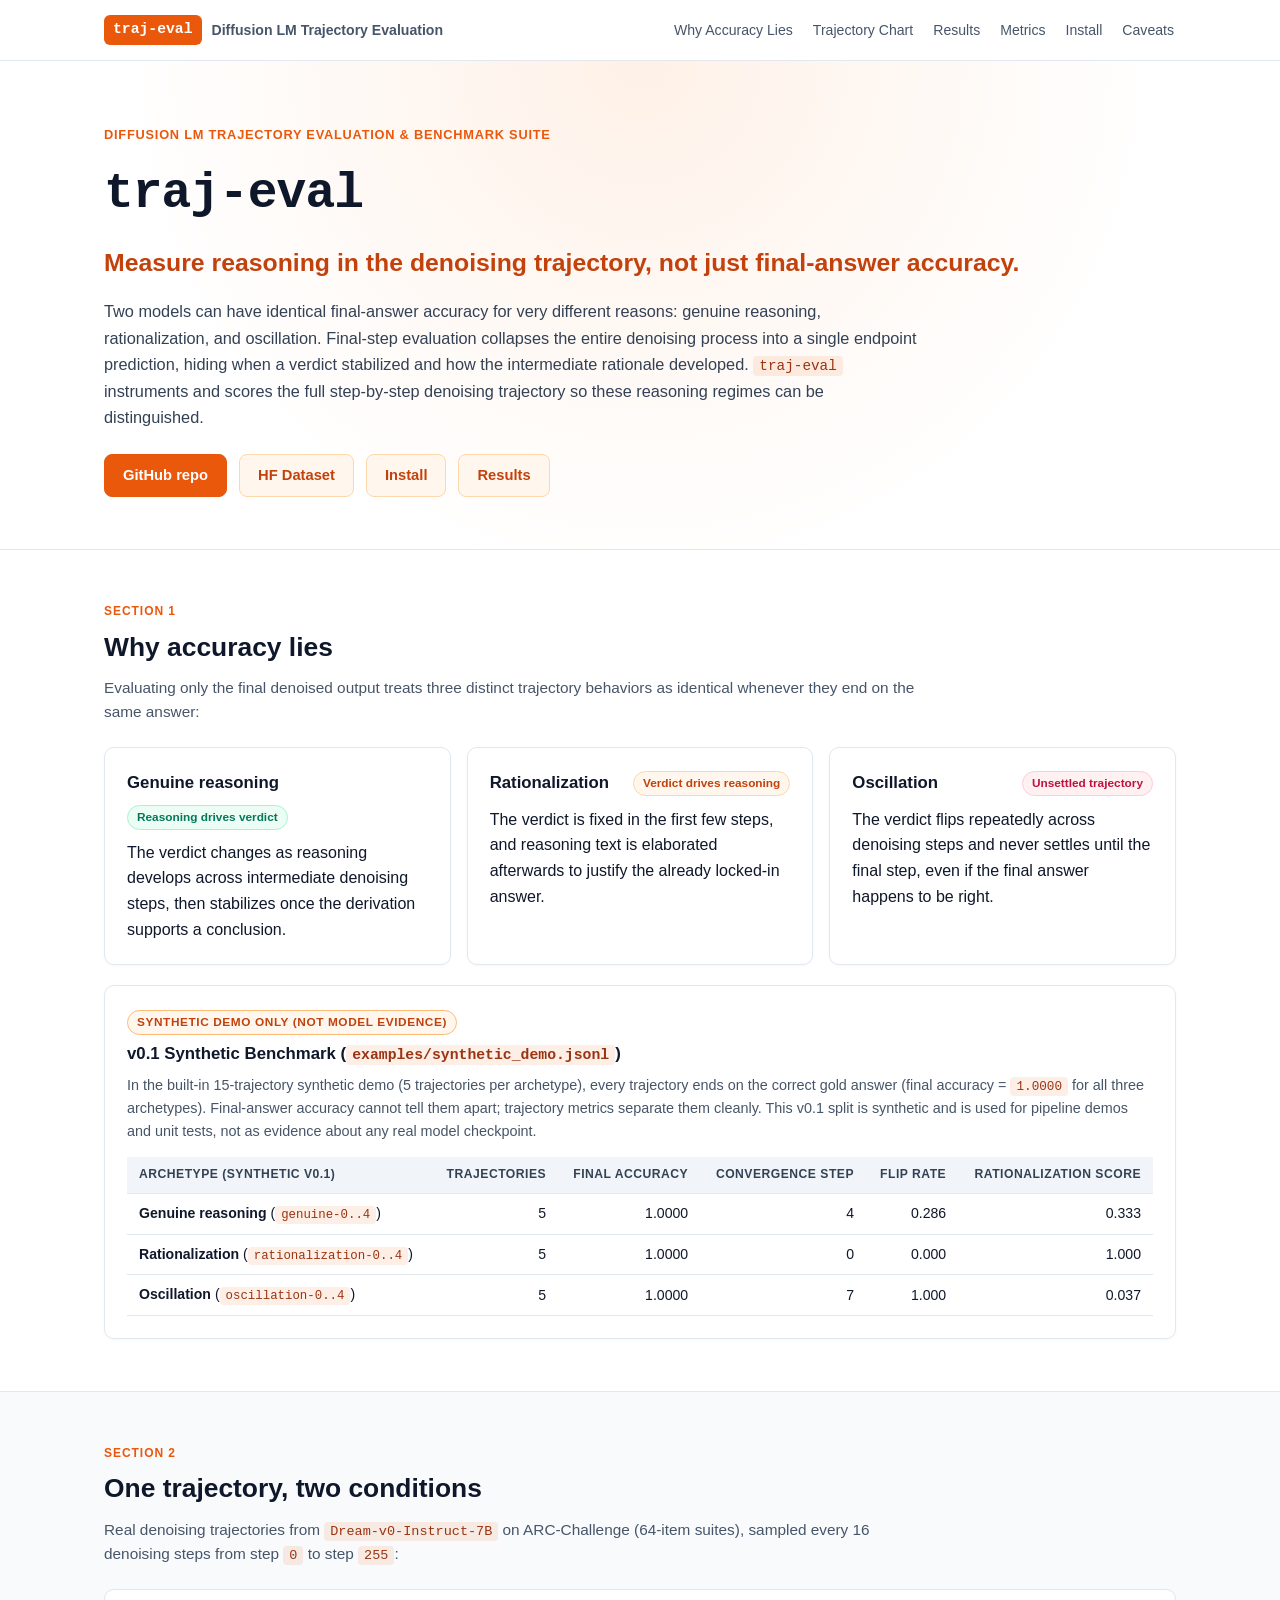
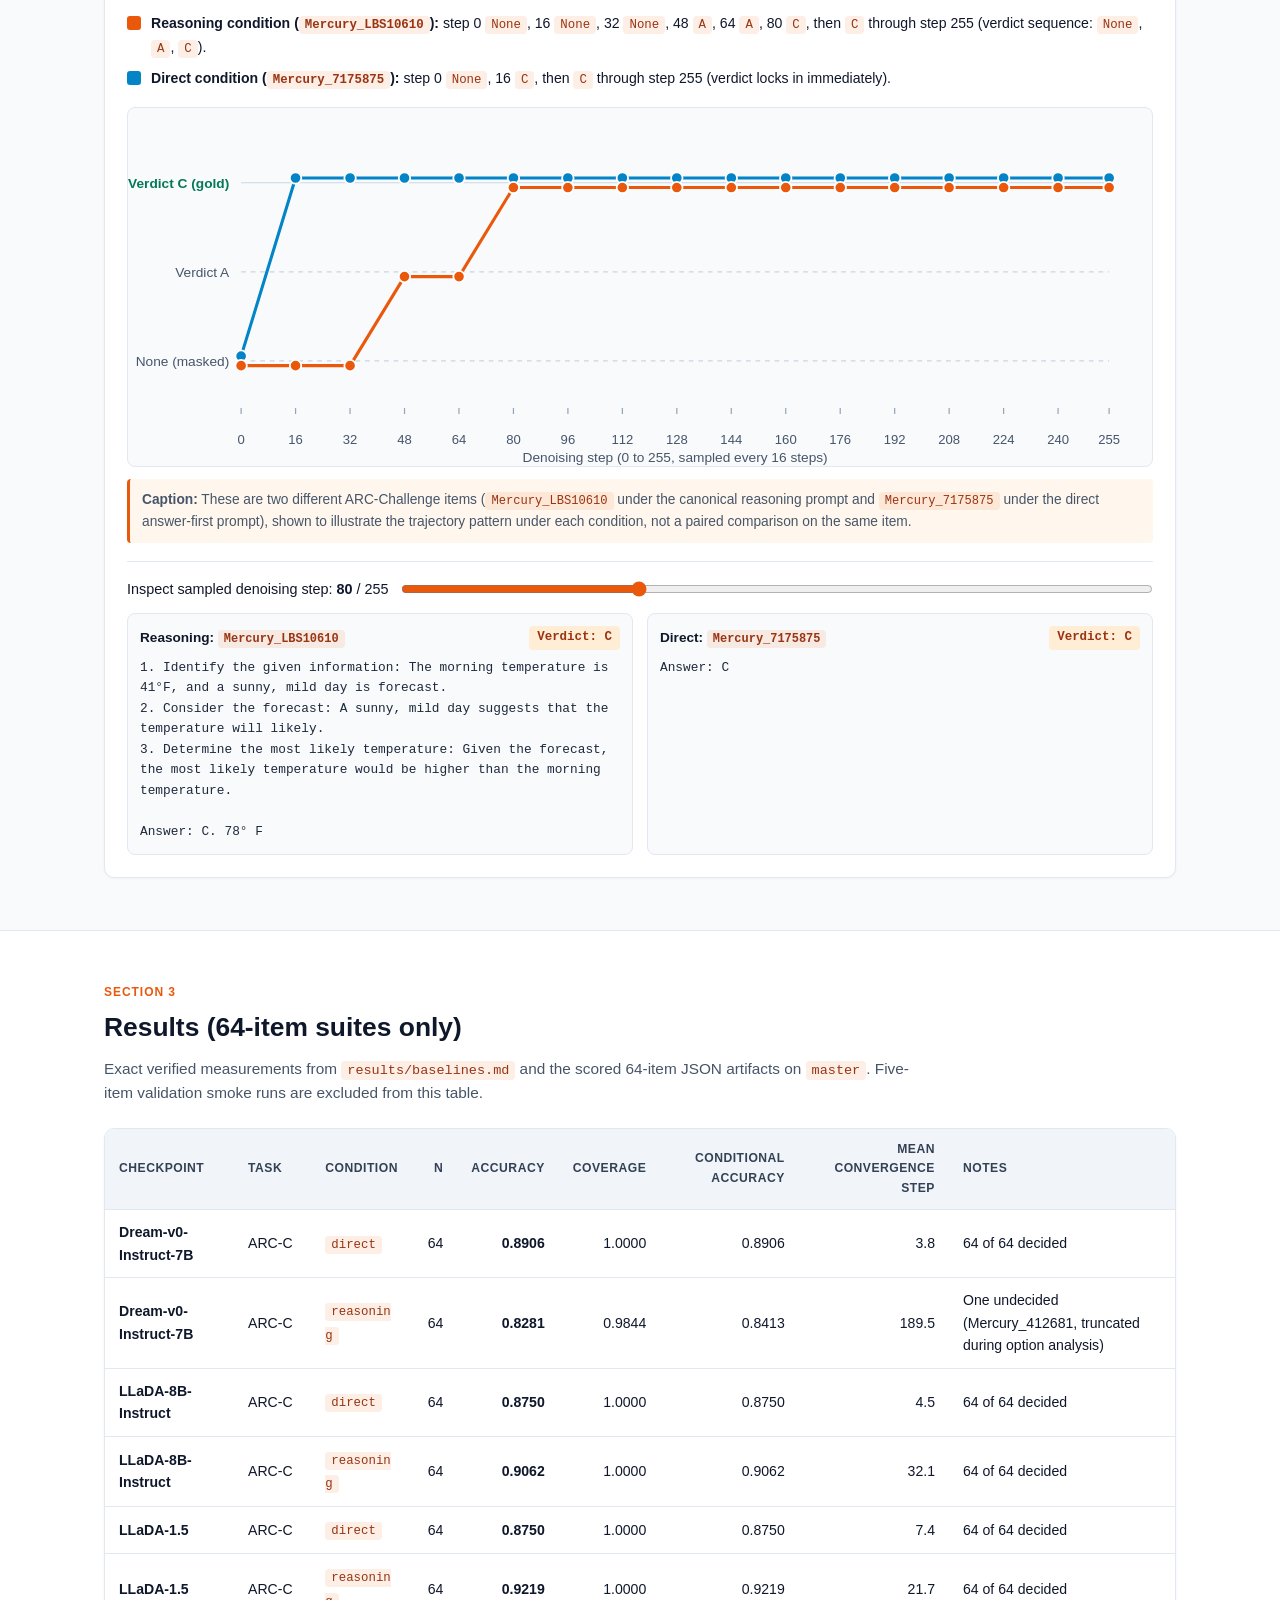
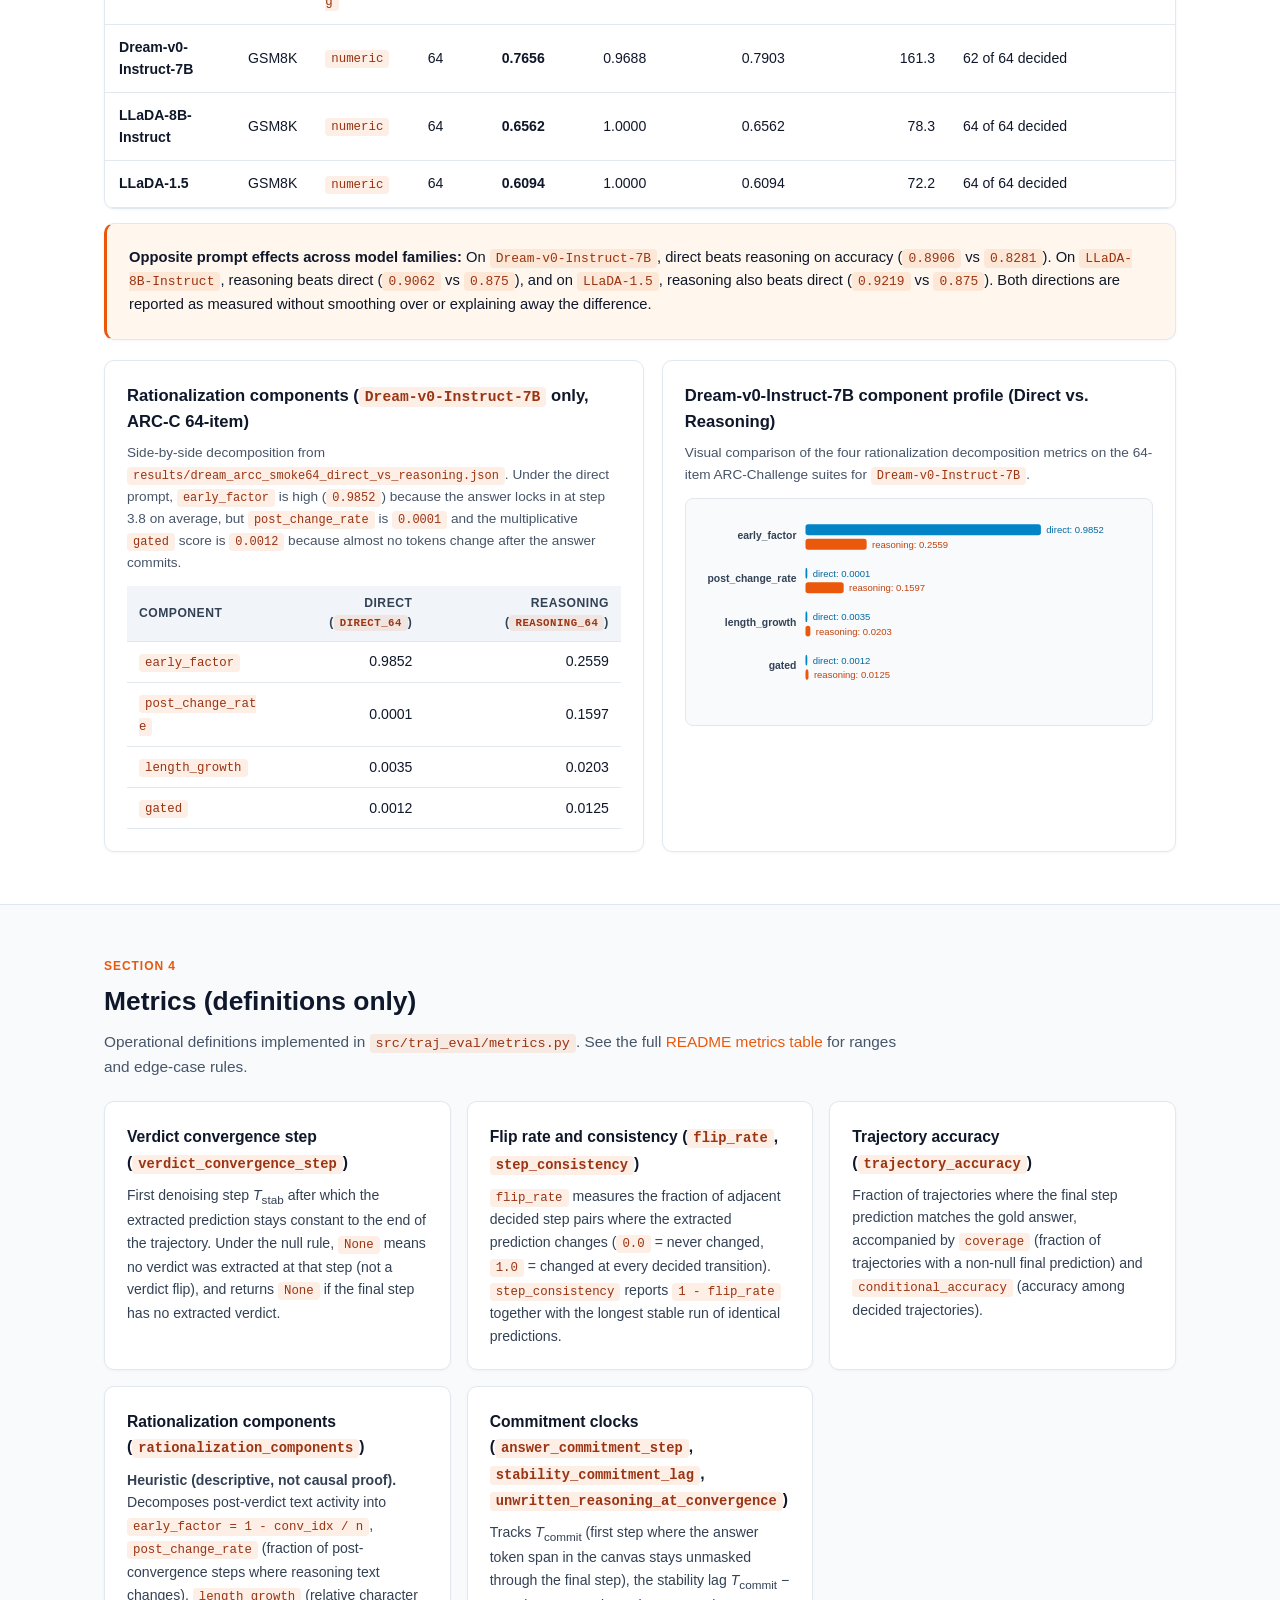
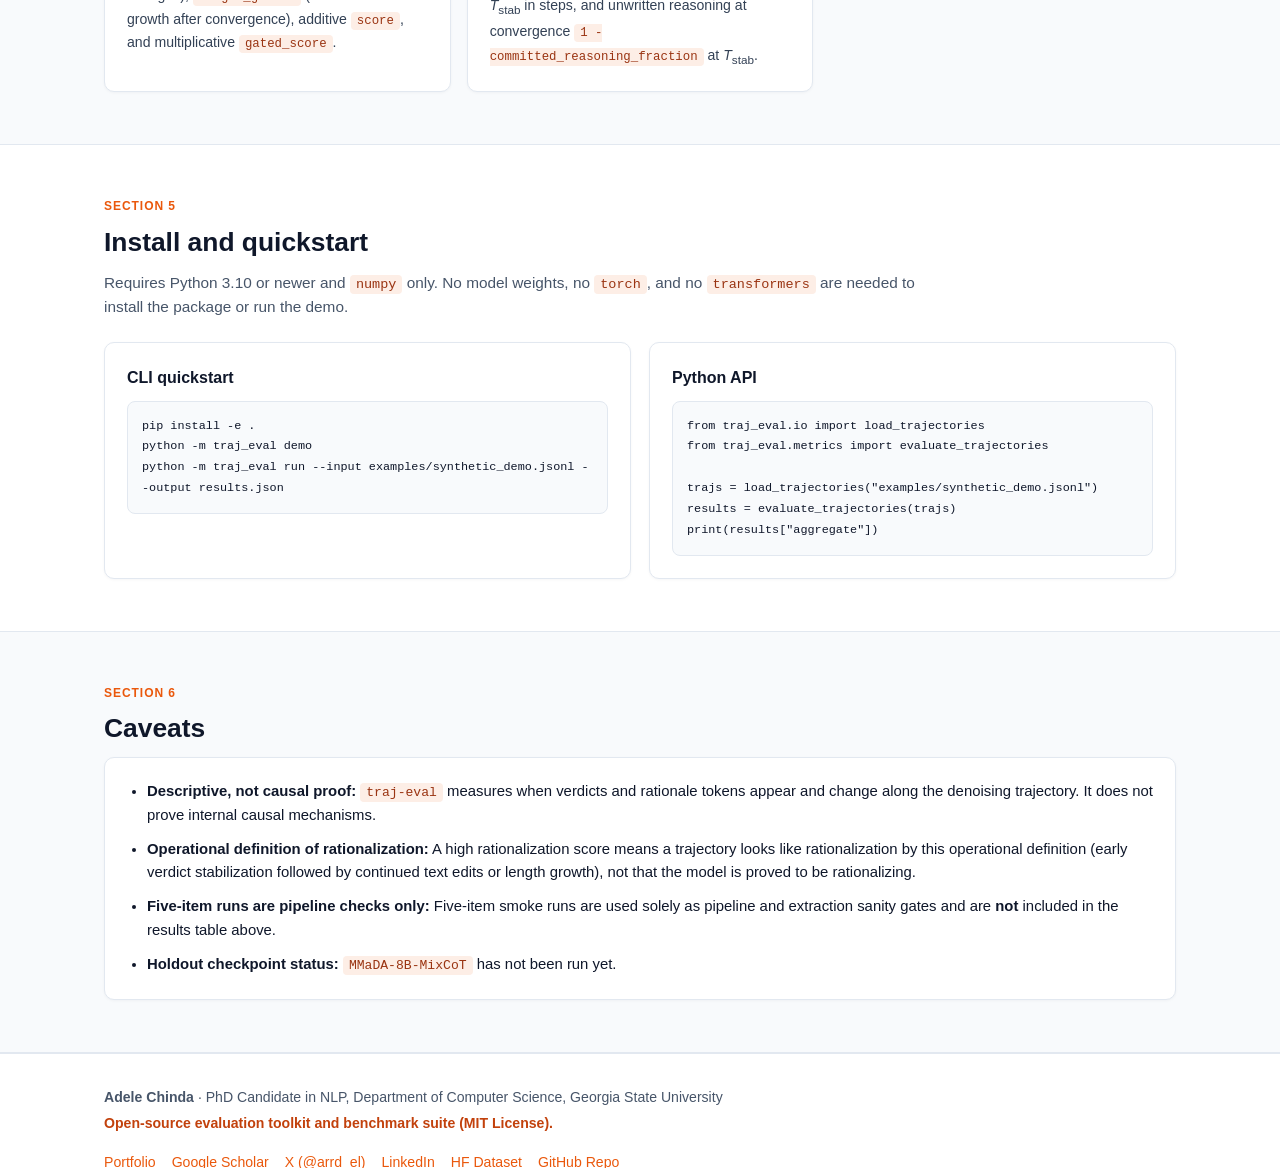
==== commit b49f1c50: "deploy(site): update responsive navbar and public release project page" ====
--- a/index.html
+++ b/index.html
@@ -14,6 +14,8 @@
         <span class="brand-badge">traj-eval</span>
         <span class="brand-sub">Diffusion LM Trajectory Evaluation</span>
       </a>
+      <input type="checkbox" id="nav-toggle" class="nav-toggle" aria-label="Toggle navigation menu" />
+      <label for="nav-toggle" class="nav-toggle-btn">&#9776; Menu</label>
       <nav class="topnav" aria-label="Section navigation">
         <a href="#why-accuracy-lies">Why Accuracy Lies</a>
         <a href="#trajectory-chart">Trajectory Chart</a>
@@ -29,7 +31,7 @@
     <!-- 1. HERO -->
     <section class="hero">
       <div class="container">
-        <p class="eyebrow">Paper 1 Companion (In Preparation, Target ICLR/ICML 2027)</p>
+        <p class="eyebrow">Diffusion LM Trajectory Evaluation &amp; Benchmark Suite</p>
         <h1 class="hero-title">traj-eval</h1>
         <p class="hero-tagline">
           Measure reasoning in the denoising trajectory, not just final-answer accuracy.
@@ -39,6 +41,7 @@
         </p>
         <div class="cta-row">
           <a class="btn btn-primary" href="https://github.com/arrdel/traj-eval" target="_blank" rel="noopener">GitHub repo</a>
+          <a class="btn btn-secondary" href="https://huggingface.co/datasets/arrdel/traj-eval-benchmarks" target="_blank" rel="noopener">HF Dataset</a>
           <a class="btn btn-secondary" href="#install">Install</a>
           <a class="btn btn-secondary" href="#results">Results</a>
         </div>
@@ -97,7 +100,7 @@
             </p>
           </div>
           <div class="table-scroll">
-            <table class="data-table compact-table">
+            <table class="data-table compact-table" id="synthetic-table">
               <thead>
                 <tr>
                   <th>Archetype (Synthetic v0.1)</th>
@@ -256,7 +259,7 @@
             <p class="sub-note">
               Visual comparison of the four rationalization decomposition metrics on the 64-item ARC-Challenge suites for <code>Dream-v0-Instruct-7B</code>.
             </p>
-            <svg id="dream-rat-svg" viewBox="0 0 460 250" role="img" aria-label="Dream-v0-Instruct-7B ARC-C 64-item rationalization components side by side"></svg>
+            <svg id="dream-rat-svg" viewBox="0 0 515 250" role="img" aria-label="Dream-v0-Instruct-7B ARC-C 64-item rationalization components side by side"></svg>
           </div>
         </div>
       </div>
@@ -370,13 +373,14 @@
     <div class="container footer-inner">
       <div class="footer-left">
         <p><strong>Adele Chinda</strong> &middot; PhD Candidate in NLP, Department of Computer Science, Georgia State University</p>
-        <p class="footer-status">Paper status: in preparation (target ICLR/ICML 2027).</p>
+        <p class="footer-status">Open-source evaluation toolkit and benchmark suite (MIT License).</p>
       </div>
       <div class="footer-links">
         <a href="https://arrdel.github.io/portfolio" target="_blank" rel="noopener">Portfolio</a>
         <a href="https://scholar.google.com/scholar?q=Adele+Chinda" target="_blank" rel="noopener">Google Scholar</a>
         <a href="https://x.com/arrd_el" target="_blank" rel="noopener">X (@arrd_el)</a>
         <a href="https://www.linkedin.com/in/adele-chinda" target="_blank" rel="noopener">LinkedIn</a>
+        <a href="https://huggingface.co/datasets/arrdel/traj-eval-benchmarks" target="_blank" rel="noopener">HF Dataset</a>
         <a href="https://github.com/arrdel/traj-eval" target="_blank" rel="noopener">GitHub Repo</a>
       </div>
     </div>
--- a/styles.css
+++ b/styles.css
@@ -1,17 +1,17 @@
 :root {
-  --bg: #0b0f19;
-  --bg-alt: #101726;
-  --card: #161f33;
-  --card-border: #26334d;
-  --text: #f3f4f6;
-  --text-muted: #9ca3af;
-  --accent: #6366f1;
-  --accent-light: #818cf8;
-  --direct-color: #38bdf8;
-  --reasoning-color: #f59e0b;
-  --green: #10b981;
-  --rose: #f43f5e;
-  --code-bg: #0d1322;
+  --bg: #ffffff;
+  --bg-alt: #f8fafc;
+  --card: #ffffff;
+  --card-border: #e2e8f0;
+  --text: #0f172a;
+  --text-muted: #475569;
+  --accent: #ea580c;
+  --accent-light: #c2410c;
+  --direct-color: #0284c7;
+  --reasoning-color: #ea580c;
+  --green: #059669;
+  --rose: #e11d48;
+  --code-bg: #f8fafc;
   --radius: 10px;
 }
 
@@ -23,6 +23,8 @@
 
 html {
   scroll-behavior: smooth;
+  max-width: 100%;
+  overflow-x: hidden;
 }
 
 body {
@@ -30,29 +32,35 @@
   background-color: var(--bg);
   color: var(--text);
   line-height: 1.6;
+  max-width: 100%;
+  overflow-x: hidden;
 }
 
 .container {
   max-width: 1120px;
+  width: 100%;
   margin: 0 auto;
   padding: 0 24px;
 }
 
 a {
+  color: var(--accent);
+  text-decoration: none;
+}
+
+a:hover {
   color: var(--accent-light);
-  text-decoration: none;
-}
-
-a:hover {
   text-decoration: underline;
 }
 
 code {
   font-family: ui-monospace, SFMono-Regular, Menlo, Monaco, Consolas, monospace;
   font-size: 0.88em;
-  background: rgba(99, 102, 241, 0.14);
+  background: rgba(234, 88, 12, 0.1);
+  color: #9a3412;
   padding: 2px 6px;
   border-radius: 4px;
+  overflow-wrap: anywhere;
 }
 
 /* Header */
@@ -60,7 +68,7 @@
   position: sticky;
   top: 0;
   z-index: 40;
-  background: rgba(11, 15, 25, 0.9);
+  background: rgba(255, 255, 255, 0.94);
   backdrop-filter: blur(10px);
   border-bottom: 1px solid var(--card-border);
 }
@@ -69,7 +77,8 @@
   display: flex;
   align-items: center;
   justify-content: space-between;
-  height: 60px;
+  min-height: 60px;
+  gap: 12px;
 }
 
 .brand {
@@ -79,6 +88,7 @@
   color: var(--text);
   font-weight: 600;
   text-decoration: none;
+  min-width: 0;
 }
 
 .brand-badge {
@@ -88,41 +98,54 @@
   border-radius: 6px;
   font-family: ui-monospace, SFMono-Regular, Menlo, monospace;
   font-size: 0.92rem;
+  white-space: nowrap;
+  flex-shrink: 0;
 }
 
 .brand-sub {
   font-size: 0.88rem;
   color: var(--text-muted);
+  white-space: nowrap;
+}
+
+.nav-toggle,
+.nav-toggle-btn {
+  display: none;
 }
 
 .topnav {
   display: flex;
-  gap: 18px;
+  align-items: center;
+  gap: 16px;
   font-size: 0.88rem;
+  flex-wrap: nowrap;
+  white-space: nowrap;
 }
 
 .topnav a {
   color: var(--text-muted);
   text-decoration: none;
+  white-space: nowrap;
+  padding: 4px 2px;
 }
 
 .topnav a:hover {
-  color: var(--text);
+  color: var(--accent);
 }
 
 /* Hero */
 .hero {
   padding: 64px 0 52px;
   border-bottom: 1px solid var(--card-border);
-  background: radial-gradient(circle at 50% 0%, rgba(99, 102, 241, 0.14), transparent 65%);
+  background: radial-gradient(circle at 50% 0%, rgba(249, 115, 22, 0.1), transparent 65%);
 }
 
 .eyebrow {
   font-size: 0.8rem;
-  font-weight: 600;
+  font-weight: 700;
   text-transform: uppercase;
   letter-spacing: 0.06em;
-  color: var(--accent-light);
+  color: var(--accent);
   margin-bottom: 10px;
 }
 
@@ -131,19 +154,20 @@
   font-weight: 800;
   letter-spacing: -0.02em;
   font-family: ui-monospace, SFMono-Regular, Menlo, monospace;
+  color: var(--text);
   margin-bottom: 8px;
 }
 
 .hero-tagline {
   font-size: clamp(1.2rem, 2.2vw, 1.55rem);
   font-weight: 600;
-  color: #c7d2fe;
+  color: var(--accent-light);
   margin-bottom: 16px;
 }
 
 .hero-body {
   max-width: 820px;
-  color: #d1d5db;
+  color: #334155;
   font-size: 1.02rem;
   margin-bottom: 24px;
 }
@@ -164,11 +188,11 @@
   font-size: 0.92rem;
   border: 1px solid var(--card-border);
   text-decoration: none;
-  transition: border-color 0.15s, transform 0.15s;
+  transition: border-color 0.15s, background-color 0.15s, transform 0.15s;
 }
 
 .btn:hover {
-  border-color: var(--accent-light);
+  border-color: var(--accent);
   text-decoration: none;
   transform: translateY(-1px);
 }
@@ -179,14 +203,30 @@
   color: #fff;
 }
 
+.btn-primary:hover {
+  background: var(--accent-light);
+  color: #fff;
+}
+
 .btn-secondary {
-  background: var(--card);
-  color: var(--text);
+  background: #fff7ed;
+  border-color: #fed7aa;
+  color: var(--accent-light);
+}
+
+.btn-secondary:hover {
+  background: #ffedd5;
+  color: #9a3412;
 }
 
 /* Sections */
+#top {
+  scroll-margin-top: 72px;
+}
+
 .section {
   padding: 52px 0;
+  scroll-margin-top: 72px;
 }
 
 .section-alt {
@@ -201,13 +241,14 @@
   font-weight: 700;
   text-transform: uppercase;
   letter-spacing: 0.08em;
-  color: var(--accent-light);
+  color: var(--accent);
   margin-bottom: 4px;
 }
 
 .section h2 {
   font-size: 1.65rem;
   font-weight: 700;
+  color: var(--text);
   margin-bottom: 8px;
 }
 
@@ -223,12 +264,15 @@
   border: 1px solid var(--card-border);
   border-radius: var(--radius);
   padding: 22px;
+  box-shadow: 0 1px 3px rgba(15, 23, 42, 0.04);
+  min-width: 0;
+  max-width: 100%;
 }
 
 /* Archetypes */
 .archetype-grid {
   display: grid;
-  grid-template-columns: repeat(auto-fit, minmax(280px, 1fr));
+  grid-template-columns: repeat(auto-fit, minmax(min(100%, 280px), 1fr));
   gap: 16px;
   margin-bottom: 20px;
 }
@@ -237,6 +281,7 @@
   display: flex;
   justify-content: space-between;
   align-items: center;
+  flex-wrap: wrap;
   gap: 8px;
   margin-bottom: 10px;
 }
@@ -250,21 +295,25 @@
   font-weight: 600;
   padding: 2px 9px;
   border-radius: 999px;
+  white-space: nowrap;
 }
 
 .tag-green {
-  background: rgba(16, 185, 129, 0.16);
-  color: #6ee7b7;
+  background: #ecfdf5;
+  color: #047857;
+  border: 1px solid #a7f3d0;
 }
 
 .tag-amber {
-  background: rgba(245, 158, 11, 0.16);
-  color: #fcd34d;
+  background: #fff7ed;
+  color: #c2410c;
+  border: 1px solid #fed7aa;
 }
 
 .tag-rose {
-  background: rgba(244, 63, 94, 0.16);
-  color: #fda4af;
+  background: #fff1f2;
+  color: #be123c;
+  border: 1px solid #fecdd3;
 }
 
 .synthetic-callout {
@@ -281,9 +330,9 @@
   font-weight: 700;
   text-transform: uppercase;
   letter-spacing: 0.05em;
-  background: rgba(245, 158, 11, 0.18);
-  color: #fcd34d;
-  border: 1px solid rgba(245, 158, 11, 0.4);
+  background: #fff7ed;
+  color: #c2410c;
+  border: 1px solid #fdba74;
   padding: 2px 9px;
   border-radius: 999px;
   margin-bottom: 6px;
@@ -310,7 +359,7 @@
 
 .legend-item {
   display: flex;
-  align-items: center;
+  align-items: flex-start;
   gap: 10px;
 }
 
@@ -318,6 +367,7 @@
   display: inline-block;
   width: 14px;
   height: 14px;
+  margin-top: 4px;
   border-radius: 3px;
   flex-shrink: 0;
 }
@@ -332,7 +382,9 @@
 
 #two-conditions-svg,
 #dream-rat-svg {
+  display: block;
   width: 100%;
+  max-width: 100%;
   height: auto;
   background: var(--code-bg);
   border: 1px solid var(--card-border);
@@ -344,7 +396,7 @@
   font-size: 0.86rem;
   color: var(--text-muted);
   padding: 10px 12px;
-  background: rgba(13, 19, 34, 0.65);
+  background: #fff7ed;
   border-left: 3px solid var(--accent);
   border-radius: 4px;
 }
@@ -367,7 +419,8 @@
 
 #sample-step-slider {
   flex: 1;
-  min-width: 220px;
+  min-width: 180px;
+  max-width: 100%;
   accent-color: var(--accent);
   cursor: pointer;
 }
@@ -383,12 +436,15 @@
   border: 1px solid var(--card-border);
   border-radius: 8px;
   padding: 12px;
+  min-width: 0;
 }
 
 .pane-head {
   display: flex;
   justify-content: space-between;
   align-items: center;
+  flex-wrap: wrap;
+  gap: 6px;
   font-size: 0.85rem;
   margin-bottom: 8px;
 }
@@ -398,13 +454,16 @@
   font-size: 0.78rem;
   padding: 2px 8px;
   border-radius: 4px;
-  background: #1e293b;
+  background: #ffedd5;
+  color: #9a3412;
+  font-weight: 600;
+  white-space: nowrap;
 }
 
 .canvas-preview {
   font-family: ui-monospace, SFMono-Regular, Menlo, monospace;
   font-size: 0.8rem;
-  color: #d1d5db;
+  color: #1e293b;
   white-space: pre-wrap;
   word-break: break-word;
   min-height: 92px;
@@ -418,6 +477,8 @@
 }
 
 .table-scroll {
+  width: 100%;
+  max-width: 100%;
   overflow-x: auto;
 }
 
@@ -435,10 +496,10 @@
 }
 
 .data-table th {
-  background: #0f1626;
-  color: var(--text-muted);
+  background: #f1f5f9;
+  color: #334155;
   font-size: 0.76rem;
-  font-weight: 600;
+  font-weight: 700;
   text-transform: uppercase;
   letter-spacing: 0.04em;
 }
@@ -457,7 +518,8 @@
 .note-card {
   margin-bottom: 20px;
   font-size: 0.92rem;
-  border-left: 3px solid var(--accent-light);
+  background: #fff7ed;
+  border-left: 3px solid var(--accent);
 }
 
 .dream-rat-grid {
@@ -480,7 +542,7 @@
 /* Metrics & Install & Caveats */
 .metrics-grid {
   display: grid;
-  grid-template-columns: repeat(auto-fit, minmax(300px, 1fr));
+  grid-template-columns: repeat(auto-fit, minmax(min(100%, 300px), 1fr));
   gap: 16px;
 }
 
@@ -491,12 +553,12 @@
 
 .metric-def-card p {
   font-size: 0.88rem;
-  color: #d1d5db;
+  color: #334155;
 }
 
 .install-grid {
   display: grid;
-  grid-template-columns: repeat(auto-fit, minmax(340px, 1fr));
+  grid-template-columns: repeat(auto-fit, minmax(min(100%, 340px), 1fr));
   gap: 18px;
 }
 
@@ -510,9 +572,19 @@
   border: 1px solid var(--card-border);
   border-radius: 8px;
   padding: 14px;
+  max-width: 100%;
   overflow-x: auto;
+  white-space: pre-wrap;
+  word-break: break-word;
   font-size: 0.84rem;
   line-height: 1.55;
+}
+
+.code-block code {
+  background: transparent;
+  color: #0f172a;
+  padding: 0;
+  overflow-wrap: anywhere;
 }
 
 .caveats-list {
@@ -529,6 +601,7 @@
   padding: 32px 0;
   font-size: 0.88rem;
   color: var(--text-muted);
+  background: #ffffff;
 }
 
 .footer-inner {
@@ -541,7 +614,7 @@
 
 .footer-status {
   margin-top: 4px;
-  color: #c7d2fe;
+  color: var(--accent-light);
   font-weight: 600;
 }
 
@@ -549,6 +622,12 @@
   display: flex;
   flex-wrap: wrap;
   gap: 16px;
+}
+
+@media (max-width: 960px) {
+  .brand-sub {
+    display: none;
+  }
 }
 
 @media (max-width: 820px) {
@@ -557,3 +636,197 @@
     grid-template-columns: 1fr;
   }
 }
+
+/* Mobile phone layout (360 px - 760 px) */
+@media (max-width: 760px) {
+  .container {
+    padding: 0 14px;
+  }
+
+  .hero {
+    padding: 36px 0 32px;
+  }
+
+  .section {
+    padding: 36px 0;
+  }
+
+  .card {
+    padding: 14px;
+  }
+
+  /* Compact, non-overflowing sticky header with collapsible menu */
+  .topbar-inner {
+    min-height: 52px;
+    padding-top: 8px;
+    padding-bottom: 8px;
+    flex-wrap: wrap;
+  }
+
+  .brand-sub {
+    display: none;
+  }
+
+  .nav-toggle-btn {
+    display: inline-flex;
+    align-items: center;
+    gap: 5px;
+    padding: 5px 11px;
+    border-radius: 6px;
+    border: 1px solid #fed7aa;
+    background: #fff7ed;
+    color: var(--accent-light);
+    font-size: 0.84rem;
+    font-weight: 600;
+    cursor: pointer;
+    user-select: none;
+  }
+
+  .topnav {
+    display: none;
+    width: 100%;
+    grid-template-columns: 1fr 1fr;
+    gap: 6px 10px;
+    padding: 10px 0 4px;
+    margin-top: 6px;
+    border-top: 1px solid var(--card-border);
+  }
+
+  .nav-toggle:checked ~ .topnav {
+    display: grid;
+  }
+
+  .topnav a {
+    padding: 6px 8px;
+    border-radius: 6px;
+    background: var(--bg-alt);
+    color: var(--text);
+    font-size: 0.84rem;
+    font-weight: 500;
+  }
+
+  /* Stacked card layout for wide multi-column tables (zero sideways scrolling) */
+  .table-card {
+    padding: 10px;
+    background: var(--bg-alt);
+  }
+
+  #synthetic-table thead,
+  #results-64-table thead {
+    display: none;
+  }
+
+  #synthetic-table,
+  #synthetic-table tbody,
+  #results-64-table,
+  #results-64-table tbody {
+    display: block;
+    width: 100%;
+  }
+
+  #synthetic-table tbody tr,
+  #results-64-table tbody tr {
+    display: block;
+    background: #ffffff;
+    border: 1px solid var(--card-border);
+    border-radius: 8px;
+    padding: 10px 12px;
+    margin-bottom: 10px;
+  }
+
+  #synthetic-table tbody tr:last-child,
+  #results-64-table tbody tr:last-child {
+    margin-bottom: 0;
+  }
+
+  #synthetic-table tbody td,
+  #results-64-table tbody td {
+    display: flex;
+    justify-content: space-between;
+    align-items: baseline;
+    gap: 10px;
+    padding: 5px 0;
+    border-bottom: 1px solid #f1f5f9;
+    text-align: right;
+    font-size: 0.85rem;
+  }
+
+  #synthetic-table tbody td:last-child,
+  #results-64-table tbody td:last-child {
+    border-bottom: none;
+  }
+
+  #synthetic-table tbody td::before,
+  #results-64-table tbody td::before {
+    font-size: 0.76rem;
+    font-weight: 700;
+    text-transform: uppercase;
+    letter-spacing: 0.03em;
+    color: var(--text-muted);
+    text-align: left;
+    flex-shrink: 0;
+  }
+
+  #synthetic-table tbody td:nth-child(1)::before { content: "Archetype"; }
+  #synthetic-table tbody td:nth-child(2)::before { content: "Trajectories"; }
+  #synthetic-table tbody td:nth-child(3)::before { content: "Final Accuracy"; }
+  #synthetic-table tbody td:nth-child(4)::before { content: "Convergence Step"; }
+  #synthetic-table tbody td:nth-child(5)::before { content: "Flip Rate"; }
+  #synthetic-table tbody td:nth-child(6)::before { content: "Rationalization"; }
+
+  #results-64-table tbody td:nth-child(1)::before { content: "Checkpoint"; }
+  #results-64-table tbody td:nth-child(2)::before { content: "Task"; }
+  #results-64-table tbody td:nth-child(3)::before { content: "Condition"; }
+  #results-64-table tbody td:nth-child(4)::before { content: "n"; }
+  #results-64-table tbody td:nth-child(5)::before { content: "Accuracy"; }
+  #results-64-table tbody td:nth-child(6)::before { content: "Coverage"; }
+  #results-64-table tbody td:nth-child(7)::before { content: "Cond. Accuracy"; }
+  #results-64-table tbody td:nth-child(8)::before { content: "Mean Conv. Step"; }
+  #results-64-table tbody td:nth-child(9)::before { content: "Notes"; }
+
+  /* 3-column Dream rationalization table fits side-by-side cleanly */
+  #dream-rat-table th,
+  #dream-rat-table td {
+    padding: 7px 8px;
+    font-size: 0.81rem;
+  }
+
+  /* Trajectory SVG chart: >= 11px effective labels + every-32-step ticks on small screens */
+  #two-conditions-svg text:nth-of-type(-n+3) {
+    font-size: 24px !important;
+    font-weight: 700 !important;
+    text-anchor: start !important;
+    transform: translate(12px, -14px);
+  }
+
+  #two-conditions-svg text:nth-of-type(5),
+  #two-conditions-svg text:nth-of-type(7),
+  #two-conditions-svg text:nth-of-type(9),
+  #two-conditions-svg text:nth-of-type(11),
+  #two-conditions-svg text:nth-of-type(13),
+  #two-conditions-svg text:nth-of-type(15),
+  #two-conditions-svg text:nth-of-type(17),
+  #two-conditions-svg text:nth-of-type(19) {
+    display: none;
+  }
+
+  #two-conditions-svg text:nth-of-type(n+4):nth-of-type(-n+20) {
+    font-size: 23px !important;
+    font-weight: 600;
+  }
+
+  #two-conditions-svg text:nth-of-type(21) {
+    font-size: 23px !important;
+    font-weight: 600;
+  }
+
+  /* Bar chart SVG: larger readable labels on phone */
+  #dream-rat-svg text {
+    font-size: 14px !important;
+  }
+
+  .code-block {
+    padding: 11px;
+    font-size: 0.79rem;
+  }
+}
